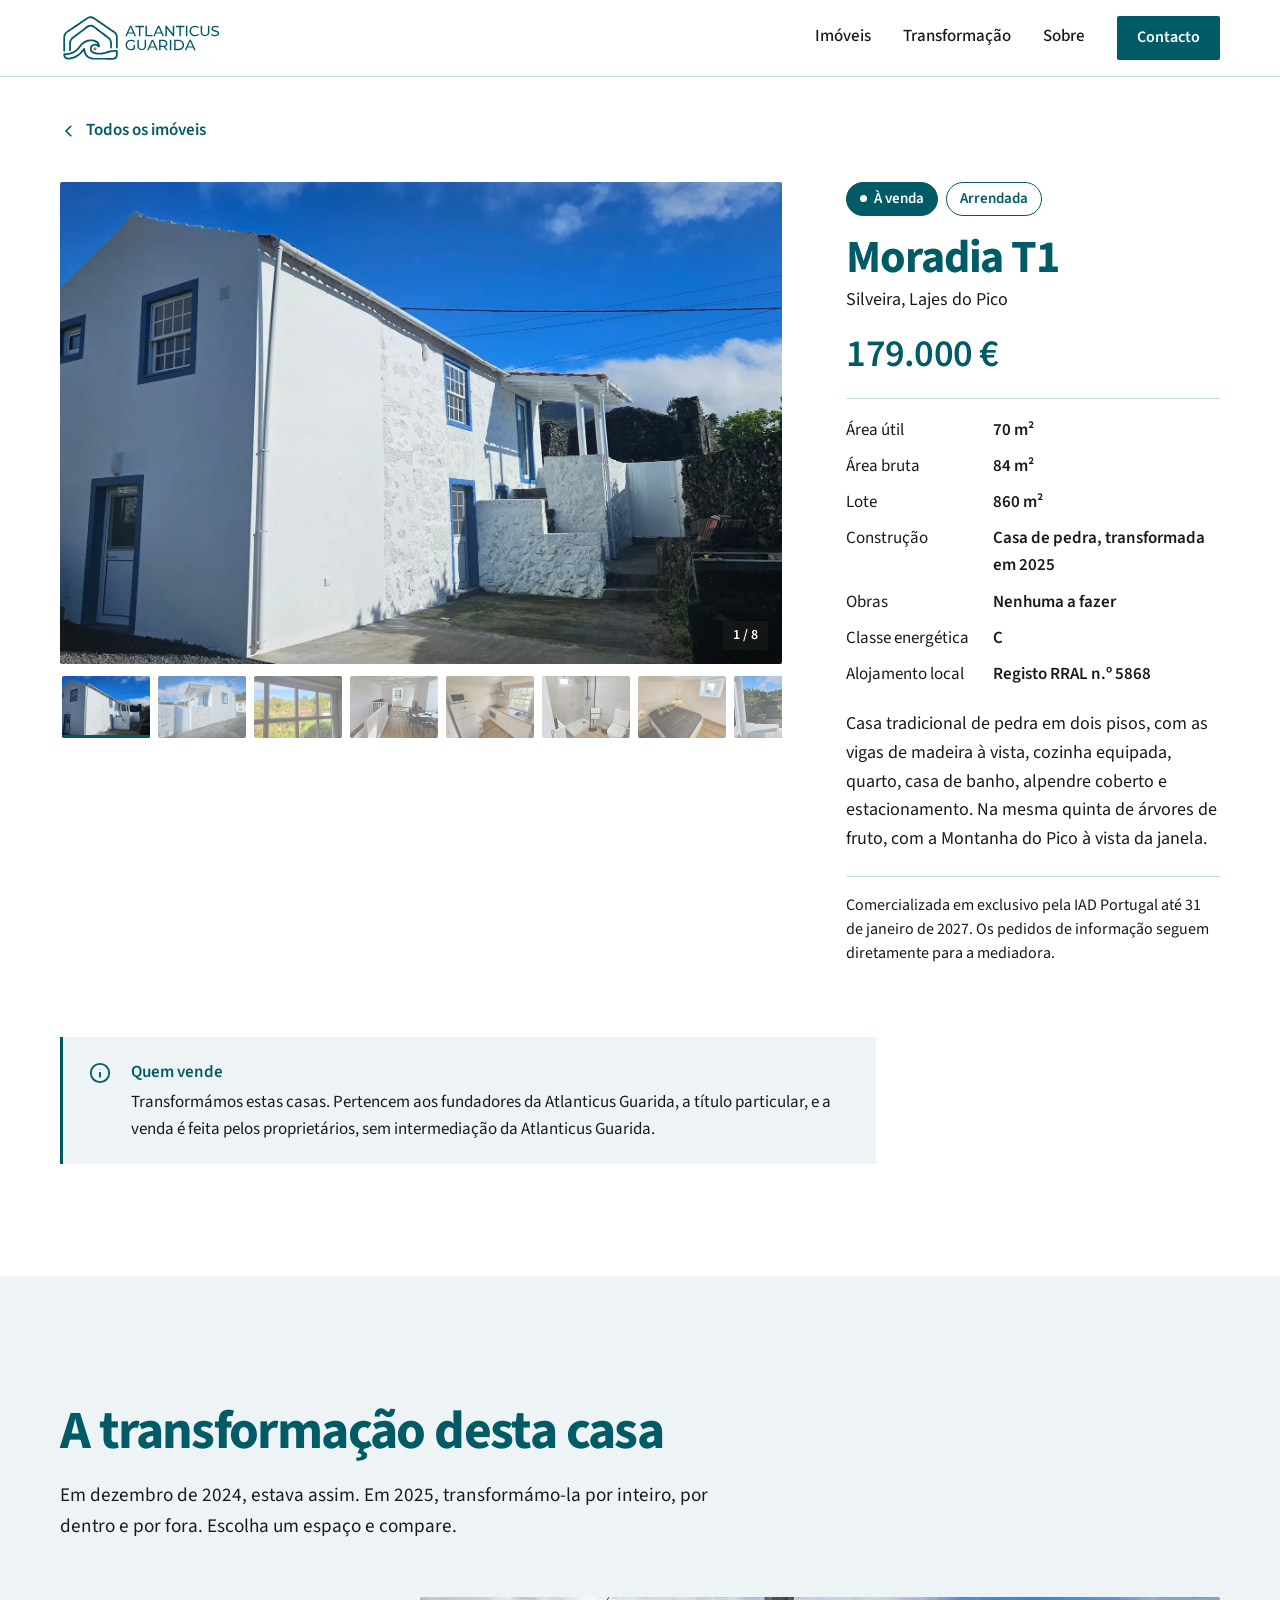
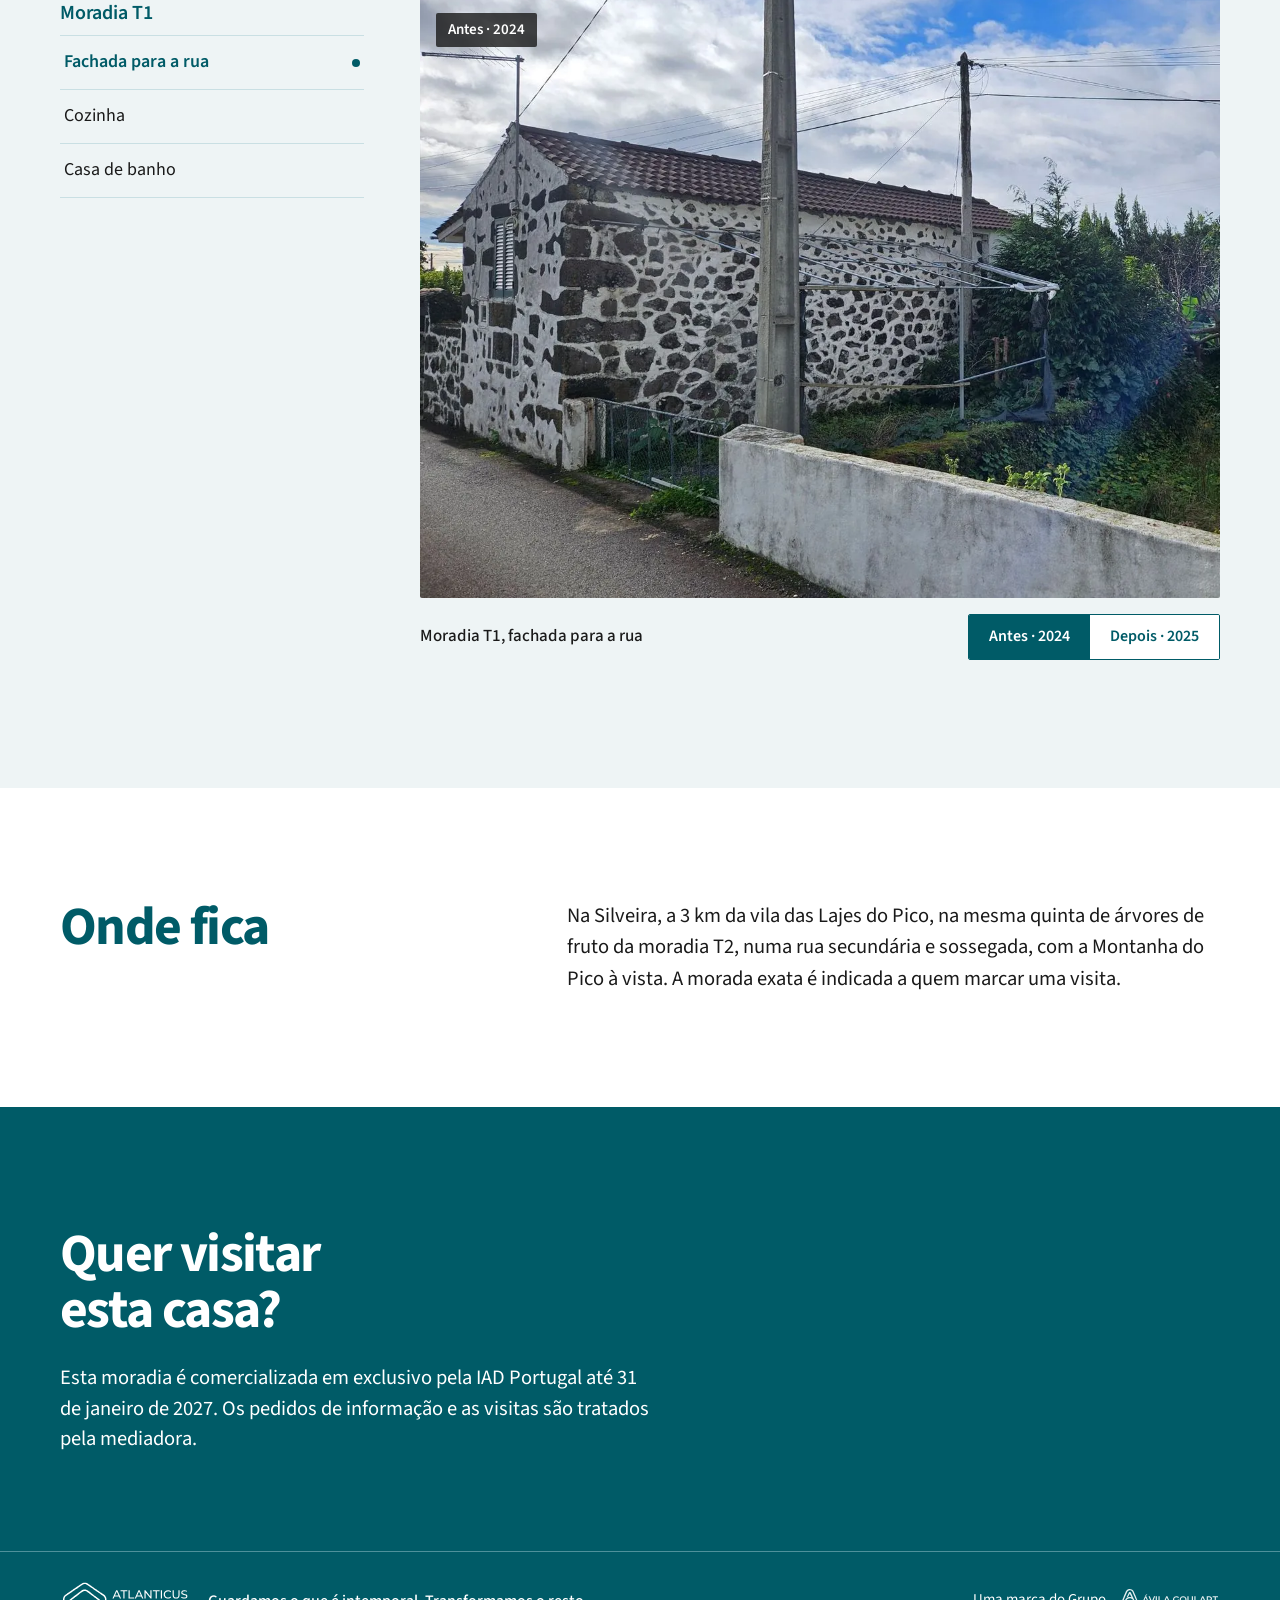
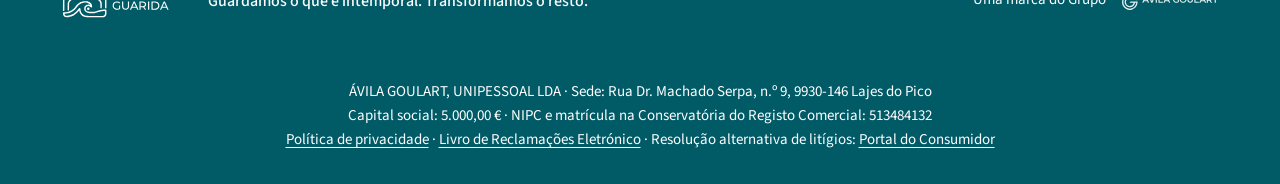
==== t1-silveira/index.html @ e8170781 "Add files via upload" ====
<!doctype html>
<html lang="pt-PT">
<head>
<meta charset="utf-8">
<meta name="viewport" content="width=device-width, initial-scale=1, viewport-fit=cover">
<title>Moradia T1 na Silveira, Lajes do Pico — Atlanticus Guarida</title>
<!-- ATENÇÃO: se o preço mudar, atualize-o também nas duas linhas de descrição abaixo. -->
<meta name="description" content="Casa de pedra transformada por inteiro em 2025, sem obras a fazer, com registo de alojamento local. Arrendada. 179.000 €.">
<link rel="canonical" href="https://atlanticusguarida.pt/t1-silveira/">
<meta property="og:type" content="website">
<meta property="og:locale" content="pt_PT">
<meta property="og:title" content="Moradia T1 na Silveira, Lajes do Pico">
<meta property="og:description" content="Casa de pedra transformada por inteiro em 2025, sem obras a fazer, com registo de alojamento local. Arrendada. 179.000 €.">
<meta property="og:url" content="https://atlanticusguarida.pt/t1-silveira/">
<meta property="og:image" content="https://atlanticusguarida.pt/img/partilha-t1-silveira.jpg">
<meta property="og:image:width" content="1200">
<meta property="og:image:height" content="630">
<meta name="twitter:card" content="summary_large_image">
<link rel="icon" href="../img/favicon.svg" type="image/svg+xml">
<meta name="theme-color" content="#005B67">
<meta name="color-scheme" content="light">
<link rel="stylesheet" href="../estilo.css">
<script>document.documentElement.classList.add('js');window.AG_BASE='../';window.AG_ID='t1';</script>
</head>
<body>
<a class="saltar" href="#casa">Saltar para a moradia</a>
<header class="topo"><div class="wrap">
<a class="logo" href="../" aria-label="Atlanticus Guarida, início"><img src="../img/atlanticusguarida_horizontal_positivo.svg" alt="Atlanticus Guarida" width="162" height="50"></a>
<nav class="nav" aria-label="Principal"><a class="nl" href="../#imoveis">Imóveis</a><a class="nl" href="../#transformacao">Transformação</a><a class="nl" href="../#sobre">Sobre</a><a class="btn btn-s" href="#contacto">Contacto</a></nav>
<details class="menu"><summary aria-label="Abrir o menu"><span class="barras" aria-hidden="true"></span>Menu</summary>
<nav aria-label="Principal (telemóvel)"><a href="../#imoveis">Imóveis</a><a href="../#transformacao">Transformação</a><a href="../#sobre">Sobre</a><a href="#contacto">Contacto</a></nav></details>
</div></header>

<main>
<section id="casa" class="wrap pagina-imovel">
<a class="voltar" href="../#imoveis"><svg width="18" height="18" viewBox="0 0 24 24" fill="none" stroke="currentColor" stroke-width="2.2" aria-hidden="true"><path d="M15 5l-7 7 7 7"/></svg>Todos os imóveis</a>
<div id="ficha-casa"></div>
<div class="condicoes rv" role="note">
<svg width="22" height="22" viewBox="0 0 24 24" fill="none" stroke="#005B67" stroke-width="2" aria-hidden="true"><circle cx="12" cy="12" r="10"/><path d="M12 11v6M12 7.5v.5"/></svg>
<strong>Quem vende</strong>
<span>Transformámos estas casas. Pertencem aos fundadores da Atlanticus Guarida, a título particular, e a venda é feita pelos proprietários, sem intermediação da Atlanticus Guarida.</span>
</div>
</section>

<section id="transformacao" class="reab">
<div class="wrap sec">
<h2 class="h2 rv">A transformação desta casa</h2>
<p class="intro rv">Em dezembro de 2024, estava assim. Em 2025, transformámo-la por inteiro, por dentro e por fora. Escolha um espaço e compare.</p>
<div class="grade rv">
<div class="lista"></div>
<figure class="comparar">
<div class="ecra" role="img" aria-label="">
<picture class="antes-img"><source type="image/webp"><img alt="" width="1200" height="900"></picture>
<picture class="depois"><source type="image/webp"><img alt="" width="1200" height="900"></picture>
<span class="selo" aria-hidden="true">Depois · 2025</span>
</div>
<div class="alternar">
<figcaption></figcaption>
<div class="seg" role="group" aria-label="Momento a mostrar"><button type="button" data-m="antes" aria-pressed="false">Antes · 2024</button><button type="button" data-m="depois" aria-pressed="true">Depois · 2025</button></div>
</div>
</figure>
</div>
</div>
</section>

<section class="wrap onde">
<h2 class="h2 rv">Onde fica</h2>
<p class="rv">Na Silveira, a 3 km da vila das Lajes do Pico, na mesma quinta de árvores de fruto da moradia T2, numa rua secundária e sossegada, com a Montanha do Pico à vista. A morada exata é indicada a quem marcar uma visita.</p>
</section>
</main>

<section id="contacto" class="esc contacto">
<div class="wrap">
<h2 class="h2">Quer visitar esta casa?</h2>
<div id="contacto-casa"></div>
</div>
<footer class="rodape"><div class="wrap">
<div class="ass"><img src="../img/atlanticusguarida_horizontal_negativo.svg" alt="Atlanticus Guarida" width="130" height="40"><span class="slogan">Guardamos o que é intemporal. Transformamos o resto.</span></div>
<div class="end"><span>Uma marca do Grupo</span><a class="grupo" href="https://avilagoulart.pt/" target="_blank" rel="noopener" aria-label="Grupo Ávila Goulart (abre noutra janela)"><img src="../img/avilagoulart_horizontal_negativo.svg" alt="Grupo Ávila Goulart" width="100" height="25"></a></div>
</div><div class="wrap legal"><p>ÁVILA GOULART, UNIPESSOAL LDA · Sede: Rua Dr. Machado Serpa, n.º 9, 9930-146 Lajes do Pico</p><p>Capital social: 5.000,00 € · NIPC e matrícula na Conservatória do Registo Comercial: 513484132</p><p><a href="../privacidade.html">Política de privacidade</a> · <a href="https://www.livroreclamacoes.pt/Inicio/" target="_blank" rel="noopener">Livro de Reclamações Eletrónico</a> · Resolução alternativa de litígios: <a href="https://www.consumidor.gov.pt/" target="_blank" rel="noopener">Portal do Consumidor</a></p></div>
</footer>
</section>

<script src="../dados.js"></script>
<script src="../imoveis.js"></script>
<script>
(function(){
  var im=IMOVEIS.filter(function(i){return i.id===window.AG_ID;})[0];
  var alvo=document.getElementById('ficha-casa'), ct=document.getElementById('contacto-casa');
  if(!im || !im.visivel){
    document.getElementById('casa').innerHTML='<div class="indisponivel"><h1 class="h2">Esta casa já não está disponível.</h1><p>Veja as outras casas da Atlanticus Guarida ou fale connosco.</p><a class="btn" href="../#imoveis">Ver os imóveis</a></div>';
    var t=document.getElementById('transformacao'); t.parentNode.removeChild(t);
    var o=document.querySelector('.onde'); o.parentNode.removeChild(o);
    document.querySelector('#contacto .h2').textContent='Falemos.';
    ct.innerHTML='<p class="lead-c">Respondemos pessoalmente, por email ou por WhatsApp.</p>'+AG.canais(null);
  } else {
    var a=AG.ficha(im,{nivel:'h1',paginaPropria:true}); alvo.appendChild(a); AG.galeria(a,im);
    AG.comparador(document.getElementById('transformacao'),PARES.filter(function(p){return p[0]===im.id;}));
    if(AG.emVigor(im.exclusivo)){
      ct.innerHTML='<p class="lead-c">Esta moradia é comercializada em exclusivo pela '+im.exclusivo.mediadora+' até '+AG.dataPT(im.exclusivo.ate)+'. Os pedidos de informação e as visitas são tratados pela mediadora.</p>'+(im.exclusivo.anuncio?'<div class="acoes" style="margin-top:32px"><a class="btn btn-b" href="'+im.exclusivo.anuncio+'" target="_blank" rel="noopener">Ver o anúncio na '+im.exclusivo.mediadora+'</a></div>':'');
    } else {
      ct.innerHTML='<p class="lead-c">Respondemos pessoalmente, por email ou por WhatsApp, e combinamos uma visita.</p>'+AG.canais(im);
    }
  }
  AG.menu(); AG.revelar();
})();
</script>
</body>
</html>
---- estilo.css ----
@font-face{font-family:'Source Sans 3';font-weight:400;font-display:swap;src:url(fonts/source-sans-3-latin-400-normal.woff2) format('woff2')}
@font-face{font-family:'Source Sans 3';font-weight:500;font-display:swap;src:url(fonts/source-sans-3-latin-500-normal.woff2) format('woff2')}
@font-face{font-family:'Source Sans 3';font-weight:600;font-display:swap;src:url(fonts/source-sans-3-latin-600-normal.woff2) format('woff2')}
@font-face{font-family:'Source Sans 3';font-weight:700;font-display:swap;src:url(fonts/source-sans-3-latin-700-normal.woff2) format('woff2')}
:root{--pet:#005B67;--pet2:#004650;--agua:#9BC7CF;--tinta:#1A1A1A;--nevoa:#EEF4F5;--linha:#C9DFE3;color-scheme:light}
*,*::before,*::after{box-sizing:border-box}
html{scroll-behavior:smooth;scroll-padding-top:calc(84px + env(safe-area-inset-top,0px));-webkit-text-size-adjust:100%}
body{margin:0;font-family:'Source Sans 3',Arial,Helvetica,sans-serif;color:var(--tinta);background:#fff;font-size:19px;line-height:1.6;-webkit-font-smoothing:antialiased}
img{display:block;max-width:100%}
h1,h2,h3,p{margin:0} h1,h2,h3{text-wrap:balance} p{text-wrap:pretty}
a{color:var(--pet)}
a:focus-visible,button:focus-visible,summary:focus-visible,[tabindex]:focus-visible{outline:3px solid var(--pet);outline-offset:3px}
.esc a:focus-visible,.esc button:focus-visible{outline-color:#fff}
.saltar{position:absolute;left:-9999px;top:8px;background:#fff;padding:10px 16px;z-index:60}.saltar:focus{left:16px}
.wrap{max-width:1240px;margin:0 auto;padding:0 40px}
@media (max-width:640px){.wrap{padding:0 22px}body{font-size:18px}}
.h2{font-size:clamp(34px,4.2vw,60px);line-height:1.04;letter-spacing:-.03em;font-weight:700;color:var(--pet)}
.intro{margin-top:20px;max-width:34em;font-size:clamp(19px,1.5vw,21px)}

/* cabeçalho */
.topo{position:sticky;top:0;z-index:30;padding-top:env(safe-area-inset-top,0px);background:rgba(255,255,255,.92);-webkit-backdrop-filter:saturate(1.4) blur(12px);backdrop-filter:saturate(1.4) blur(12px);border-bottom:1px solid var(--linha)}
.topo .wrap{height:76px;display:flex;align-items:center;justify-content:space-between;gap:20px}
.topo .logo img{height:50px;width:auto}
.nav{display:flex;align-items:center;gap:32px;font-size:17px;font-weight:500}
.nl{color:var(--tinta);text-decoration:none;background:linear-gradient(var(--pet),var(--pet)) 0 100%/0 2px no-repeat;transition:background-size .3s ease;padding-bottom:3px}
.nl:hover{background-size:100% 2px;color:var(--tinta)}
.btn{display:inline-flex;align-items:center;justify-content:center;min-height:52px;padding:0 26px;background:var(--pet);color:#fff;text-decoration:none;font-weight:600;font-size:18px;border-radius:2px;border:0;cursor:pointer;font-family:inherit;transition:background-color .25s ease,transform .25s ease}
.btn:hover{background:var(--pet2);color:#fff;transform:translateY(-2px)}
.btn-s{min-height:44px;padding:0 20px;font-size:16px}
.btn-b{background:#fff;color:var(--pet)}.btn-b:hover{background:var(--nevoa);color:var(--pet)}
.lk{font-weight:600;color:var(--pet);text-decoration:underline;text-underline-offset:6px;text-decoration-thickness:1px}
.menu{display:none;position:relative}
.menu summary{list-style:none;cursor:pointer;min-height:44px;display:flex;align-items:center;gap:10px;font-weight:600;font-size:17px;color:var(--pet);padding:0 4px}
.menu summary::-webkit-details-marker{display:none}
.menu .barras{width:22px;height:14px;display:inline-block;background:linear-gradient(var(--pet),var(--pet)) 0 0/100% 2px no-repeat,linear-gradient(var(--pet),var(--pet)) 0 6px/100% 2px no-repeat,linear-gradient(var(--pet),var(--pet)) 0 12px/100% 2px no-repeat}
.menu[open] .barras{background:linear-gradient(var(--pet),var(--pet)) 0 6px/100% 2px no-repeat}
.menu nav{position:absolute;right:0;top:54px;background:#fff;border:1px solid var(--linha);border-radius:2px;padding:12px;display:flex;flex-direction:column;min-width:230px}
.menu nav a{padding:12px 14px;color:var(--tinta);text-decoration:none;font-weight:500}
.menu nav a:hover{background:var(--nevoa)}
@media (max-width:860px){.nav{display:none}.menu{display:block}.topo .logo img{height:42px}}

/* abertura */
.abertura{display:grid;grid-template-columns:minmax(0,1.15fr) minmax(0,.85fr);gap:24px 56px;align-items:end;padding-top:80px;padding-bottom:56px}
@media (max-width:900px){.abertura{grid-template-columns:1fr;padding-top:52px;padding-bottom:40px}}
.abertura h1{font-size:clamp(46px,7vw,108px);line-height:.98;letter-spacing:-.035em;font-weight:700;color:var(--pet)}
.abertura h1 span{display:block}
.abertura .lema{font-size:clamp(23px,2vw,28px);line-height:1.3;font-weight:600;color:var(--pet);letter-spacing:-.01em;max-width:17em;margin-bottom:16px}
.abertura .lema span{display:block}
.abertura .lead{font-size:clamp(19px,1.6vw,22px);line-height:1.5;max-width:22em}
.abertura .btn{margin-top:28px}
.hero{margin:0;overflow:hidden;background:var(--nevoa)}
.hero img{width:100%;height:auto;aspect-ratio:2000/857;object-fit:cover;max-height:78vh}
@keyframes subir{from{opacity:0;transform:translateY(28px)}to{opacity:1;transform:none}}
@keyframes assentar{from{transform:scale(1.09)}to{transform:scale(1)}}
@keyframes abrir{from{clip-path:inset(18% 0 0 0)}to{clip-path:inset(0 0 0 0)}}
.hl{opacity:0;animation:subir .9s cubic-bezier(.2,.7,.2,1) forwards}
.d1{animation-delay:.1s}.d2{animation-delay:.28s}.d3{animation-delay:.55s}.d4{animation-delay:.75s}
.hero{animation:abrir 1.4s cubic-bezier(.6,0,.2,1) .3s both}
.hero img{animation:assentar 2.6s cubic-bezier(.2,.7,.2,1) .3s both}

/* imóveis */
.sec{padding-top:128px;padding-bottom:128px}
.condicoes{margin-top:40px;display:grid;grid-template-columns:auto minmax(0,1fr);gap:4px 20px;max-width:48em;padding:22px 26px;border-left:3px solid var(--pet);background:var(--nevoa);font-size:17px;line-height:1.55}
.condicoes svg{grid-row:span 2;margin-top:3px}
.condicoes strong{font-weight:600;color:var(--pet)}
.gestao{padding-top:0}
.imovel{margin-top:96px;display:grid;grid-template-columns:minmax(0,1.45fr) minmax(0,.75fr);gap:36px 64px;align-items:start}
.imovel+.imovel{padding-top:96px;border-top:1px solid var(--linha)}
@media (max-width:960px){.imovel{grid-template-columns:1fr;margin-top:64px}.imovel+.imovel{padding-top:64px}}
.galeria,.ficha{min-width:0}
.ficha{position:sticky;top:112px}
@media (max-width:960px){.ficha{position:static}}
.estado{display:flex;flex-wrap:wrap;gap:8px}
.chip{display:inline-flex;align-items:center;gap:7px;padding:4px 13px;border-radius:999px;font-size:15px;font-weight:600;border:1px solid var(--pet);color:var(--pet)}
.chip.cheio{background:var(--pet);color:#fff}
.chip.cheio::before{content:"";width:7px;height:7px;border-radius:50%;background:#fff}
.ficha h3{margin-top:18px;font-size:clamp(30px,2.8vw,40px);line-height:1.1;font-weight:700;color:var(--pet);letter-spacing:-.02em}
.ficha .loc{margin-top:4px;font-size:18px}
.preco{margin-top:20px;font-size:clamp(32px,3vw,42px);font-weight:600;color:var(--pet);letter-spacing:-.02em;line-height:1}
.dados{margin:24px 0 0;display:grid;grid-template-columns:auto 1fr;gap:9px 24px;font-size:17px;border-top:1px solid var(--linha);padding-top:18px}
.dados dt{color:var(--tinta)} .dados dd{margin:0;font-weight:600}
.ficha .desc{margin-top:22px;font-size:18px}
.acoes{margin-top:28px;display:flex;flex-wrap:wrap;gap:14px 24px;align-items:center}
.mediacao{margin-top:22px;font-size:16px;line-height:1.5;padding-top:16px;border-top:1px solid var(--linha)}

/* galeria */
.palco{position:relative;aspect-ratio:3/2;background:var(--nevoa);border-radius:2px;overflow:hidden;touch-action:pan-y}
.palco picture{position:absolute;inset:0;transition:opacity .55s ease}
.palco img{width:100%;height:100%;object-fit:contain}
.palco picture.sai{opacity:0}
.seta{position:absolute;top:50%;transform:translateY(-50%);width:48px;height:48px;border-radius:50%;border:0;background:rgba(255,255,255,.9);color:var(--pet);display:grid;place-items:center;cursor:pointer;opacity:0;transition:opacity .25s ease,background-color .2s}
.seta:hover{background:#fff}
.seta.ant{left:14px}.seta.prox{right:14px}
.palco:hover .seta,.seta:focus-visible{opacity:1}
@media (hover:none){.seta{opacity:1;width:42px;height:42px}}
.conta{position:absolute;right:14px;bottom:14px;background:rgba(26,26,26,.72);color:#fff;font-size:14px;font-weight:600;padding:3px 10px;border-radius:2px;font-variant-numeric:tabular-nums}
.tira{margin-top:10px;display:flex;gap:8px;overflow-x:auto;padding:2px 2px 6px;scrollbar-width:thin}
.th{flex:0 0 auto;width:88px;height:62px;padding:0;border:0;border-radius:2px;background:var(--nevoa);cursor:pointer;overflow:hidden;opacity:.6;transition:opacity .2s;position:relative}
.th img{width:100%;height:100%;object-fit:cover}
.th::after{content:"";position:absolute;left:0;right:0;bottom:0;height:3px;background:var(--pet);transform:scaleX(0);transition:transform .3s ease}
.th:hover{opacity:1}.th[aria-current="true"]{opacity:1}.th[aria-current="true"]::after{transform:scaleX(1)}

/* reabilitação */
.reab{background:var(--nevoa)}
.reab .grade>*{min-width:0}
.reab .grade{margin-top:56px;display:grid;grid-template-columns:minmax(0,.55fr) minmax(0,1.45fr);gap:32px 56px;align-items:start}
@media (max-width:960px){.reab .grade{grid-template-columns:1fr}}
.lista{display:flex;flex-direction:column;gap:28px}
.lista h3{font-size:20px;font-weight:600;color:var(--pet);margin-bottom:6px}
.lista ul{list-style:none;margin:0;padding:0;border-top:1px solid var(--linha)}
.lista button{width:100%;text-align:left;font:inherit;font-size:18px;background:none;border:0;border-bottom:1px solid var(--linha);padding:12px 4px;cursor:pointer;color:var(--tinta);display:flex;justify-content:space-between;align-items:center;gap:12px}
.lista button::after{content:"";width:8px;height:8px;border-radius:50%;background:var(--pet);transform:scale(0);transition:transform .25s ease}
.lista button:hover{color:var(--pet)}
.lista button[aria-pressed="true"]{color:var(--pet);font-weight:600}
.lista button[aria-pressed="true"]::after{transform:scale(1)}
@media (max-width:960px){.lista{flex-direction:row;overflow-x:auto;gap:20px;order:2}.lista>div{flex:0 0 auto;min-width:220px}}
.comparar{margin:0}
.ecra{position:relative;aspect-ratio:4/3;border-radius:2px;overflow:hidden;background:#dfe9eb;cursor:pointer}
.ecra picture{position:absolute;inset:0}
.ecra img{width:100%;height:100%;object-fit:cover}
.ecra .depois{transition:opacity 1.1s cubic-bezier(.4,0,.2,1)}
.ecra.antes .depois{opacity:0}
.ecra.troca .depois,.ecra.troca .antes-img{transition:none}
.selo{position:absolute;left:16px;top:16px;background:var(--pet);color:#fff;font-size:15px;font-weight:600;padding:5px 12px;border-radius:2px;transition:background-color .4s}
.ecra.antes .selo{background:rgba(26,26,26,.8)}
.alternar{margin-top:16px;display:flex;flex-wrap:wrap;align-items:center;justify-content:space-between;gap:12px 20px}
.seg{display:inline-flex;border:1px solid var(--pet);border-radius:2px;overflow:hidden}
.seg button{font:inherit;font-size:16px;font-weight:600;min-height:44px;padding:0 20px;border:0;background:#fff;color:var(--pet);cursor:pointer}
.seg button[aria-pressed="true"]{background:var(--pet);color:#fff}
.comparar figcaption{font-size:17px;font-weight:500}

/* sobre */
.sobre{display:grid;grid-template-columns:minmax(0,.8fr) minmax(0,1.2fr);gap:24px 72px;align-items:start}
@media (max-width:860px){.sobre{grid-template-columns:1fr}}
.sobre p{font-size:clamp(19px,1.6vw,22px);line-height:1.55;max-width:32em}
.sobre p+p{margin-top:20px}

/* contacto e rodapé */
.esc{background:var(--pet);color:#fff}
.contacto .wrap{padding-top:120px;padding-bottom:96px}
.contacto .h2{color:#fff}
.contacto .h2{max-width:16ch}
.lead-c{margin-top:24px;max-width:30em;font-size:clamp(19px,1.6vw,22px);line-height:1.5}
.canais-grid{margin-top:36px;display:grid;grid-template-columns:repeat(2,minmax(0,200px));gap:12px}
@media (max-width:480px){.canais-grid{grid-template-columns:repeat(2,minmax(0,1fr))}}
.canal{display:flex;align-items:center;gap:14px;padding:14px 16px;border:1px solid rgba(255,255,255,.28);border-radius:3px;color:#fff;text-decoration:none;transition:background-color .3s ease,border-color .3s ease}
.canal .ic{flex:none;width:38px;height:38px;border-radius:50%;background:rgba(255,255,255,.12);display:flex;align-items:center;justify-content:center;transition:background-color .3s ease,color .3s ease}
.canal b{display:block;font-size:16px;font-weight:600;line-height:1.3}
.canal:hover,.canal:focus-visible{background:rgba(255,255,255,.07);border-color:#fff;color:#fff}
.canal:hover .ic,.canal:focus-visible .ic{background:#fff;color:var(--pet)}
.contacto .nota{margin-top:24px;max-width:36em;font-size:17px}
.rodape{border-top:1px solid rgba(155,199,207,.5)}
.rodape .wrap{display:flex;flex-wrap:wrap;align-items:center;justify-content:space-between;gap:20px 32px;padding-top:28px;padding-bottom:32px;font-size:15px}
.rodape .ass{display:flex;align-items:center;gap:18px;flex-wrap:wrap}
.rodape .slogan{font-weight:500;font-size:16px;position:relative;top:2px;text-wrap:balance}
.rodape .end{display:flex;flex-wrap:wrap;align-items:center;gap:14px}
.rodape .grupo{display:inline-flex;opacity:.9;transition:opacity .2s}.rodape .grupo:hover{opacity:1}
.legal{padding-bottom:calc(28px + env(safe-area-inset-bottom,0px));font-size:13px;line-height:1.6;color:#fff;display:block!important;text-align:center}
.legal p{margin:0}
@media (max-width:640px){.rodape .wrap{justify-content:center}.rodape .ass,.rodape .end{justify-content:center;width:100%;text-align:center}}
.legal a{color:#fff;text-underline-offset:3px}

/* revelação ao percorrer */
.js .rv{opacity:0;transform:translateY(24px);transition:opacity .8s ease,transform .8s cubic-bezier(.2,.7,.2,1)}
.js .rv.ver{opacity:1;transform:none}
@media (prefers-reduced-motion:reduce){
  html{scroll-behavior:auto}
  .hl,.hero,.hero img{animation:none!important;opacity:1!important;transform:none!important;clip-path:none!important}
  .js .rv{opacity:1!important;transform:none!important;transition:none!important}
  .palco picture,.ecra .depois,.btn,.th::after{transition:none!important}
}

/* ligação para a página da moradia (página inicial) */
.lk-pagina{font-weight:600;color:var(--pet);text-decoration:underline;text-underline-offset:6px;text-decoration-thickness:1px}

/* página individual de imóvel */
.pagina-imovel{padding-top:40px;padding-bottom:112px}
.voltar{display:inline-flex;align-items:center;gap:8px;font-size:17px;font-weight:600;color:var(--pet);text-decoration:none}
.voltar svg{transition:transform .3s ease}
.voltar:hover svg{transform:translateX(-4px)}
.pagina-imovel .imovel{margin-top:32px}
.pagina-imovel .ficha h1{margin-top:18px;font-size:clamp(36px,3.6vw,52px);line-height:1.05;font-weight:700;color:var(--pet);letter-spacing:-.025em}
.pagina-imovel .condicoes{margin-top:72px}
.onde{display:grid;grid-template-columns:minmax(0,.8fr) minmax(0,1.2fr);gap:24px 72px;align-items:start;padding-top:112px;padding-bottom:112px}
@media (max-width:860px){.onde{grid-template-columns:1fr}}
.onde p{font-size:clamp(19px,1.6vw,22px);line-height:1.55;max-width:32em}
.indisponivel{padding:96px 0 128px}
.indisponivel p{margin-top:20px;font-size:20px;max-width:30em}
.indisponivel .btn{margin-top:32px}
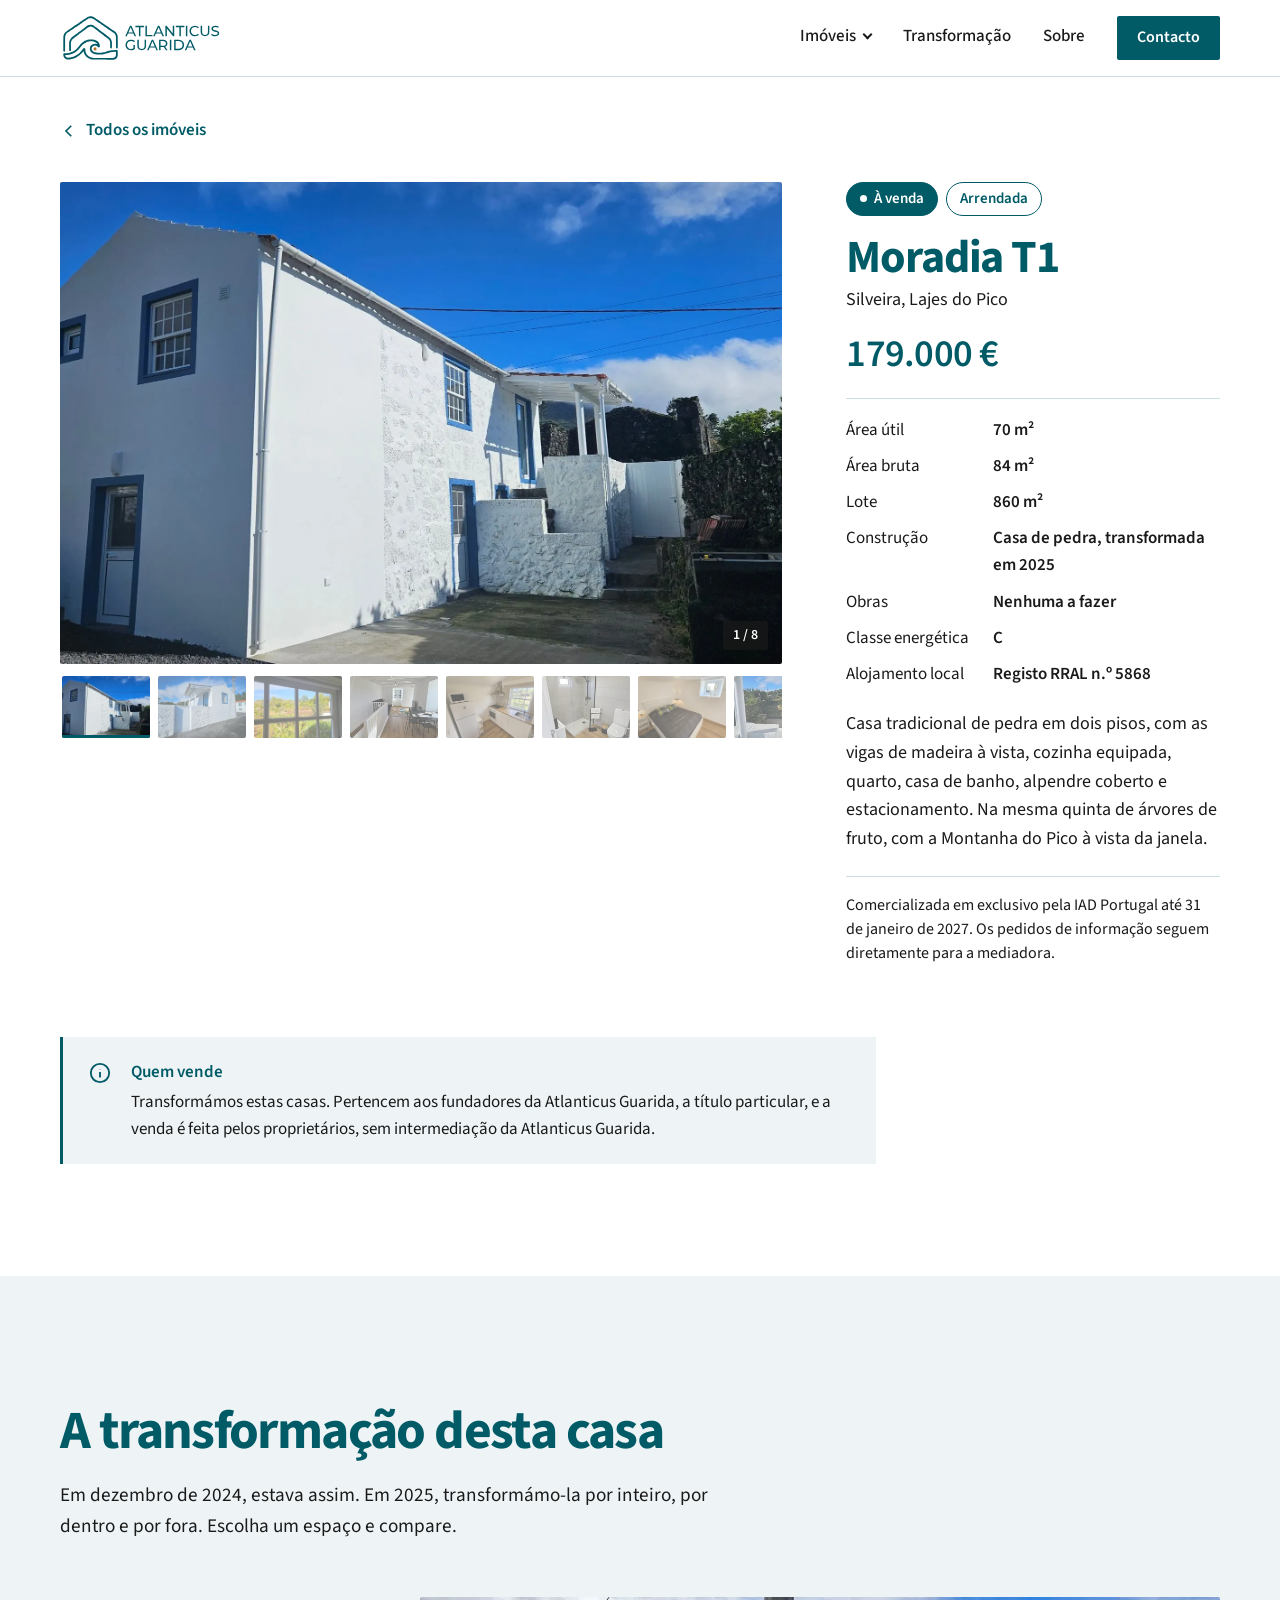
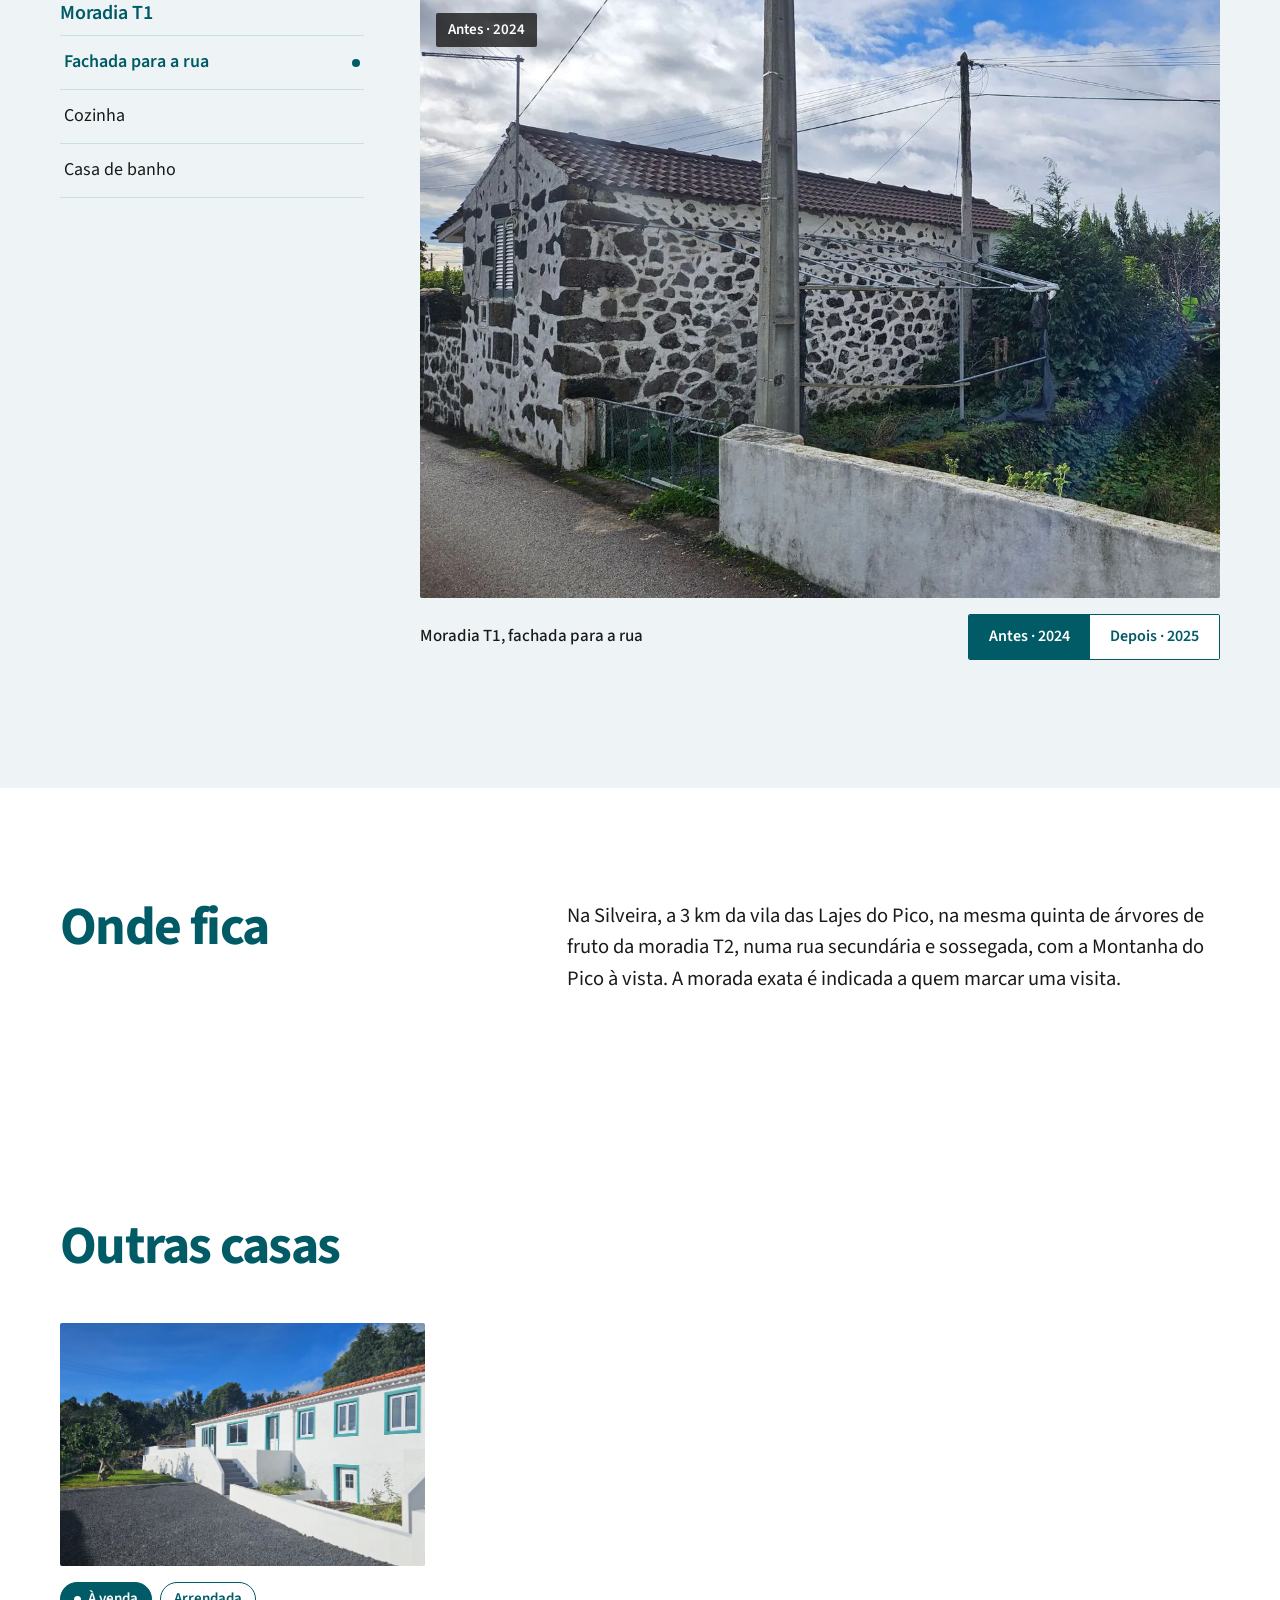
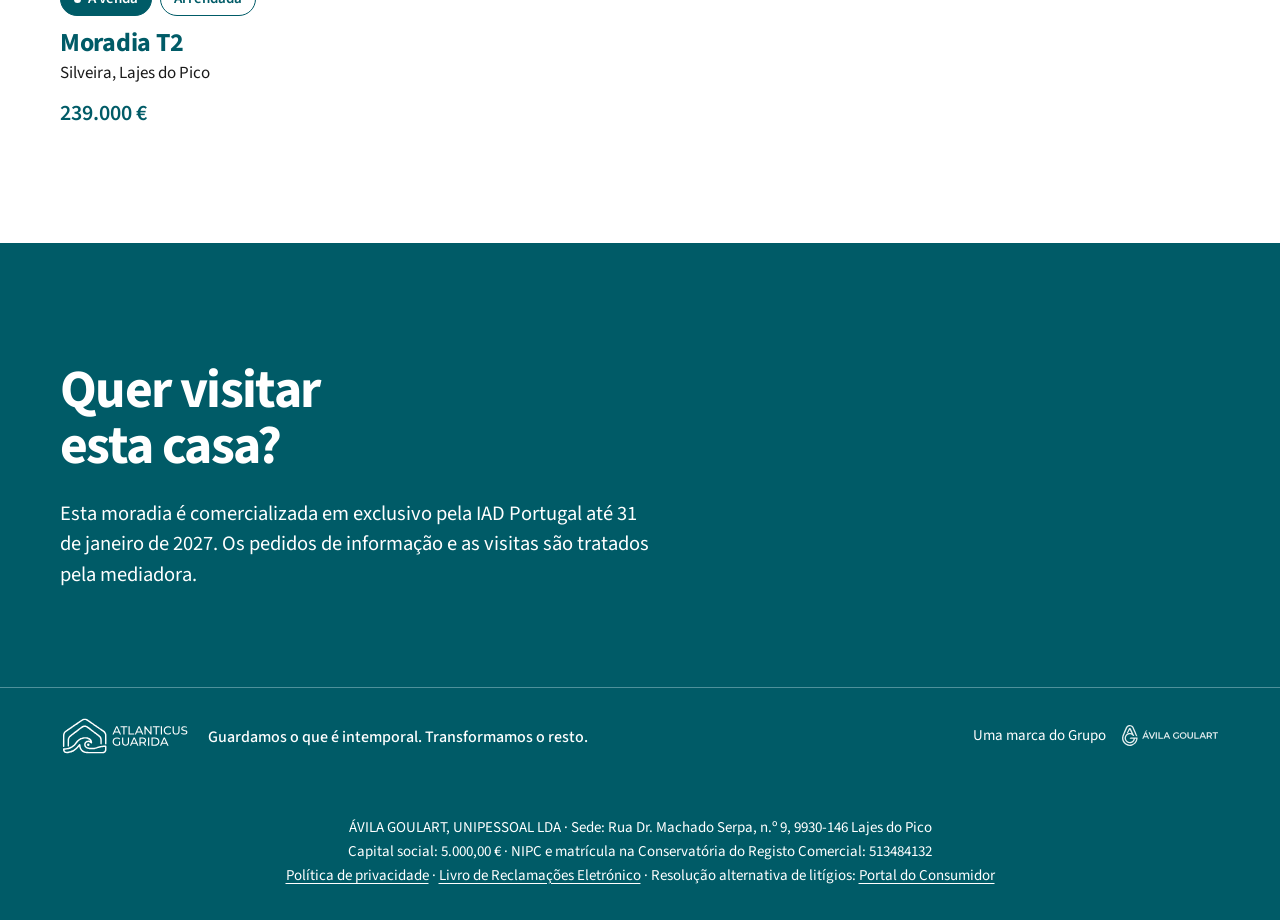
==== commit 0f1a4dad: "Add files via upload" ====
--- a/t1-silveira/index.html
+++ b/t1-silveira/index.html
@@ -67,6 +67,10 @@
 <h2 class="h2 rv">Onde fica</h2>
 <p class="rv">Na Silveira, a 3 km da vila das Lajes do Pico, na mesma quinta de árvores de fruto da moradia T2, numa rua secundária e sossegada, com a Montanha do Pico à vista. A morada exata é indicada a quem marcar uma visita.</p>
 </section>
+<section id="outras" class="wrap outras-sec" hidden>
+<h2 class="h2 rv">Outras casas</h2>
+<div class="outras"></div>
+</section>
 </main>
 
 <section id="contacto" class="esc contacto">
@@ -102,6 +106,7 @@
       ct.innerHTML='<p class="lead-c">Respondemos pessoalmente, por email ou por WhatsApp, e combinamos uma visita.</p>'+AG.canais(im);
     }
   }
+  AG.navImoveis(window.AG_ID); AG.outras(window.AG_ID,document.getElementById('outras'));
   AG.menu(); AG.revelar();
 })();
 </script>
--- a/estilo.css
+++ b/estilo.css
@@ -187,3 +187,33 @@
 .indisponivel{padding:96px 0 128px}
 .indisponivel p{margin-top:20px;font-size:20px;max-width:30em}
 .indisponivel .btn{margin-top:32px}
+
+/* submenu de imóveis */
+.nav .sub{position:relative}
+.nav .sub summary{list-style:none;cursor:pointer;display:flex;align-items:center;gap:8px}
+.nav .sub summary::-webkit-details-marker{display:none}
+.nav .sub summary::after{content:"";width:7px;height:7px;border-right:2px solid currentColor;border-bottom:2px solid currentColor;transform:translateY(-2px) rotate(45deg);transition:transform .2s ease}
+.nav .sub[open] summary::after{transform:translateY(2px) rotate(-135deg)}
+.subm{position:absolute;top:calc(100% + 16px);left:-18px;background:#fff;border:1px solid var(--linha);border-radius:2px;padding:10px;min-width:300px;display:flex;flex-direction:column;box-shadow:0 12px 32px rgba(0,40,46,.12);z-index:40}
+.subm a{display:block;padding:12px 14px;color:var(--tinta);text-decoration:none;border-radius:2px}
+.subm a b{display:block;font-weight:600;color:var(--pet);font-size:17px}
+.subm a span{display:block;font-size:15px;font-weight:400;margin-top:2px}
+.subm a:hover,.subm a[aria-current]{background:var(--nevoa)}
+.subm a.todos{margin-top:6px;border-top:1px solid var(--linha);border-radius:0}
+.menu .m-grupo{margin:0;padding:12px 14px 4px;font-size:inherit;font-weight:500;color:var(--tinta)}
+.menu nav a.m-sub{padding:8px 14px 8px 28px;font-size:15px}
+.menu nav a[aria-current]{background:var(--nevoa)}
+
+/* outras casas */
+.outras-sec{padding-top:112px;padding-bottom:112px}
+.outras{margin-top:48px;display:grid;grid-template-columns:repeat(auto-fill,minmax(280px,1fr));gap:40px 32px}
+.cartao{display:block;color:var(--tinta);text-decoration:none}
+.cfoto{aspect-ratio:3/2;overflow:hidden;border-radius:2px;background:var(--nevoa);margin-bottom:16px}
+.cfoto img{width:100%;height:100%;object-fit:cover;transition:transform .8s cubic-bezier(.2,.7,.2,1)}
+.cartao:hover .cfoto img{transform:scale(1.04)}
+.cartao h3{margin-top:12px;font-size:26px;line-height:1.15;font-weight:700;color:var(--pet);letter-spacing:-.01em}
+.cartao h3{text-decoration:underline;text-decoration-color:transparent;text-underline-offset:5px;text-decoration-thickness:2px;transition:text-decoration-color .3s ease}
+.cartao:hover h3,.cartao:focus-visible h3{text-decoration-color:var(--pet)}
+.cartao .loc{margin-top:2px;font-size:17px}
+.cpreco{margin-top:8px;font-size:22px;font-weight:600;color:var(--pet)}
+@media (max-width:860px){.subm{left:auto;right:-18px}}
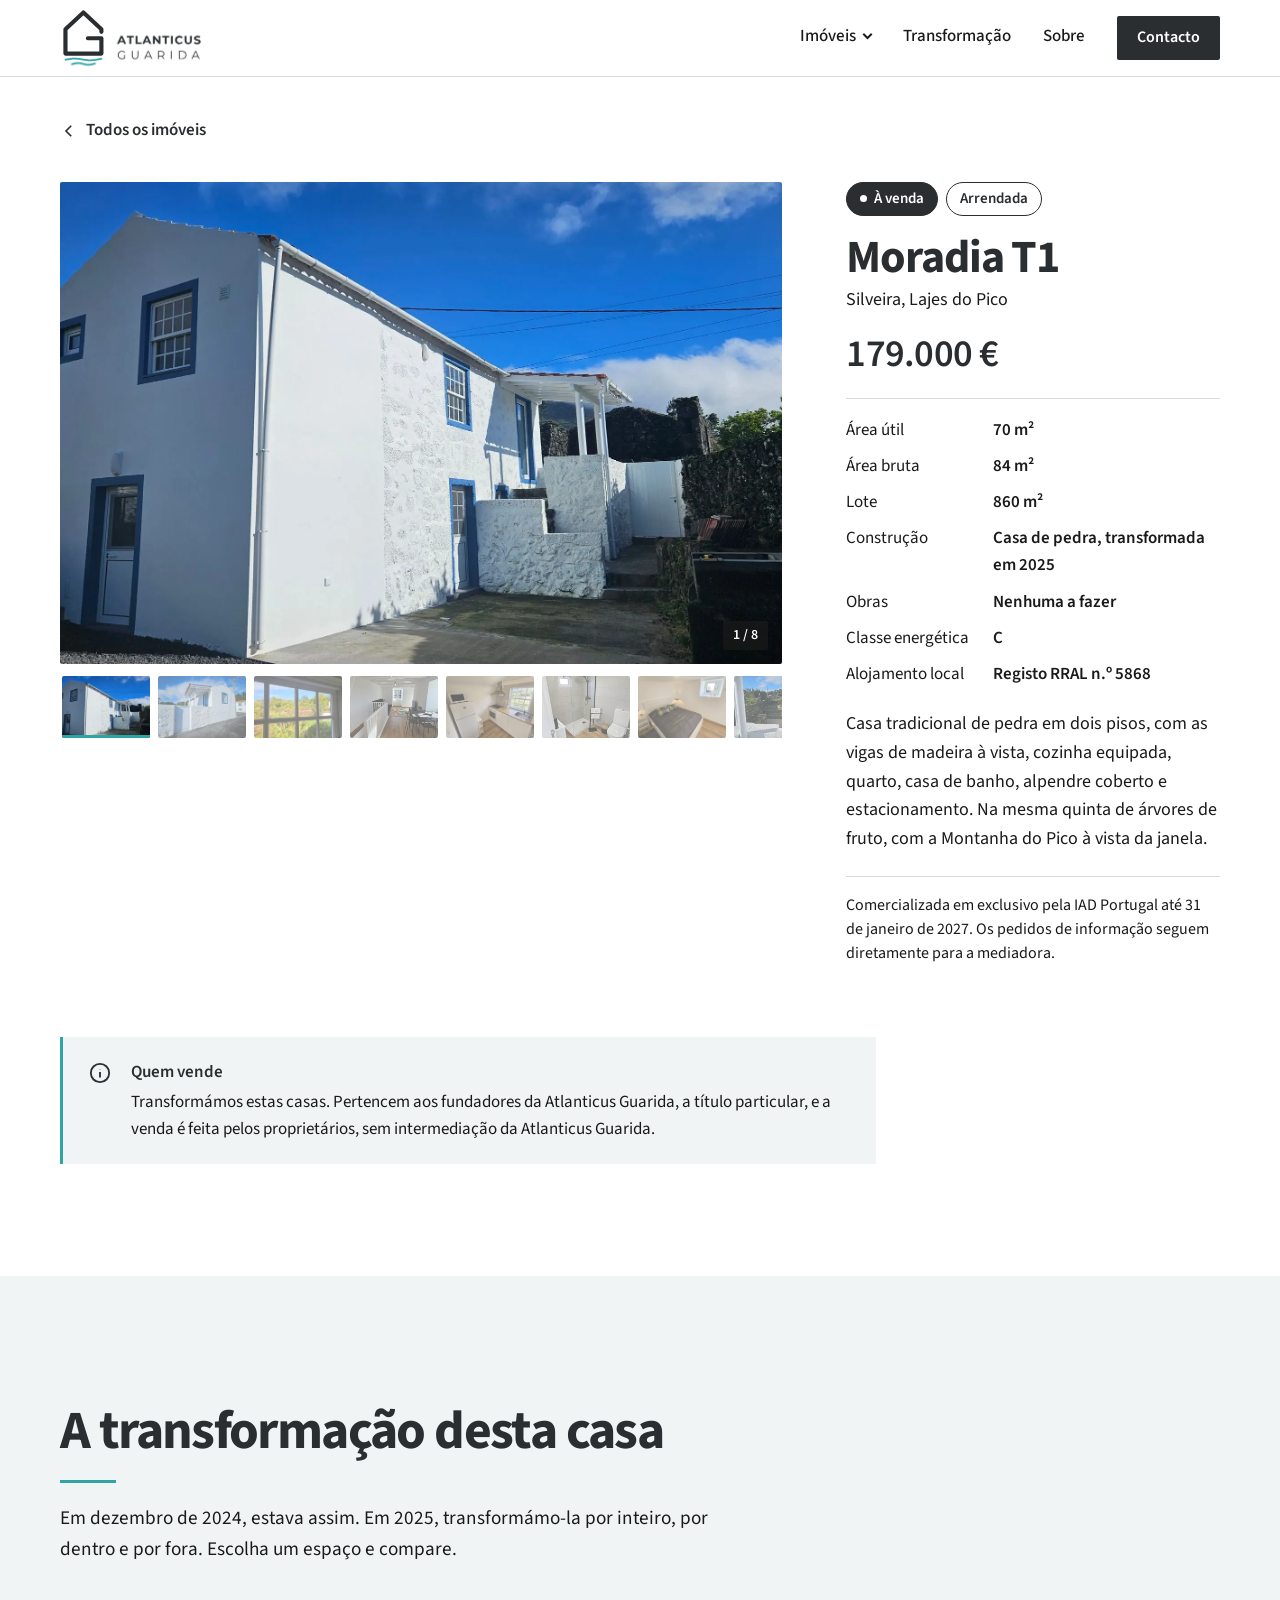
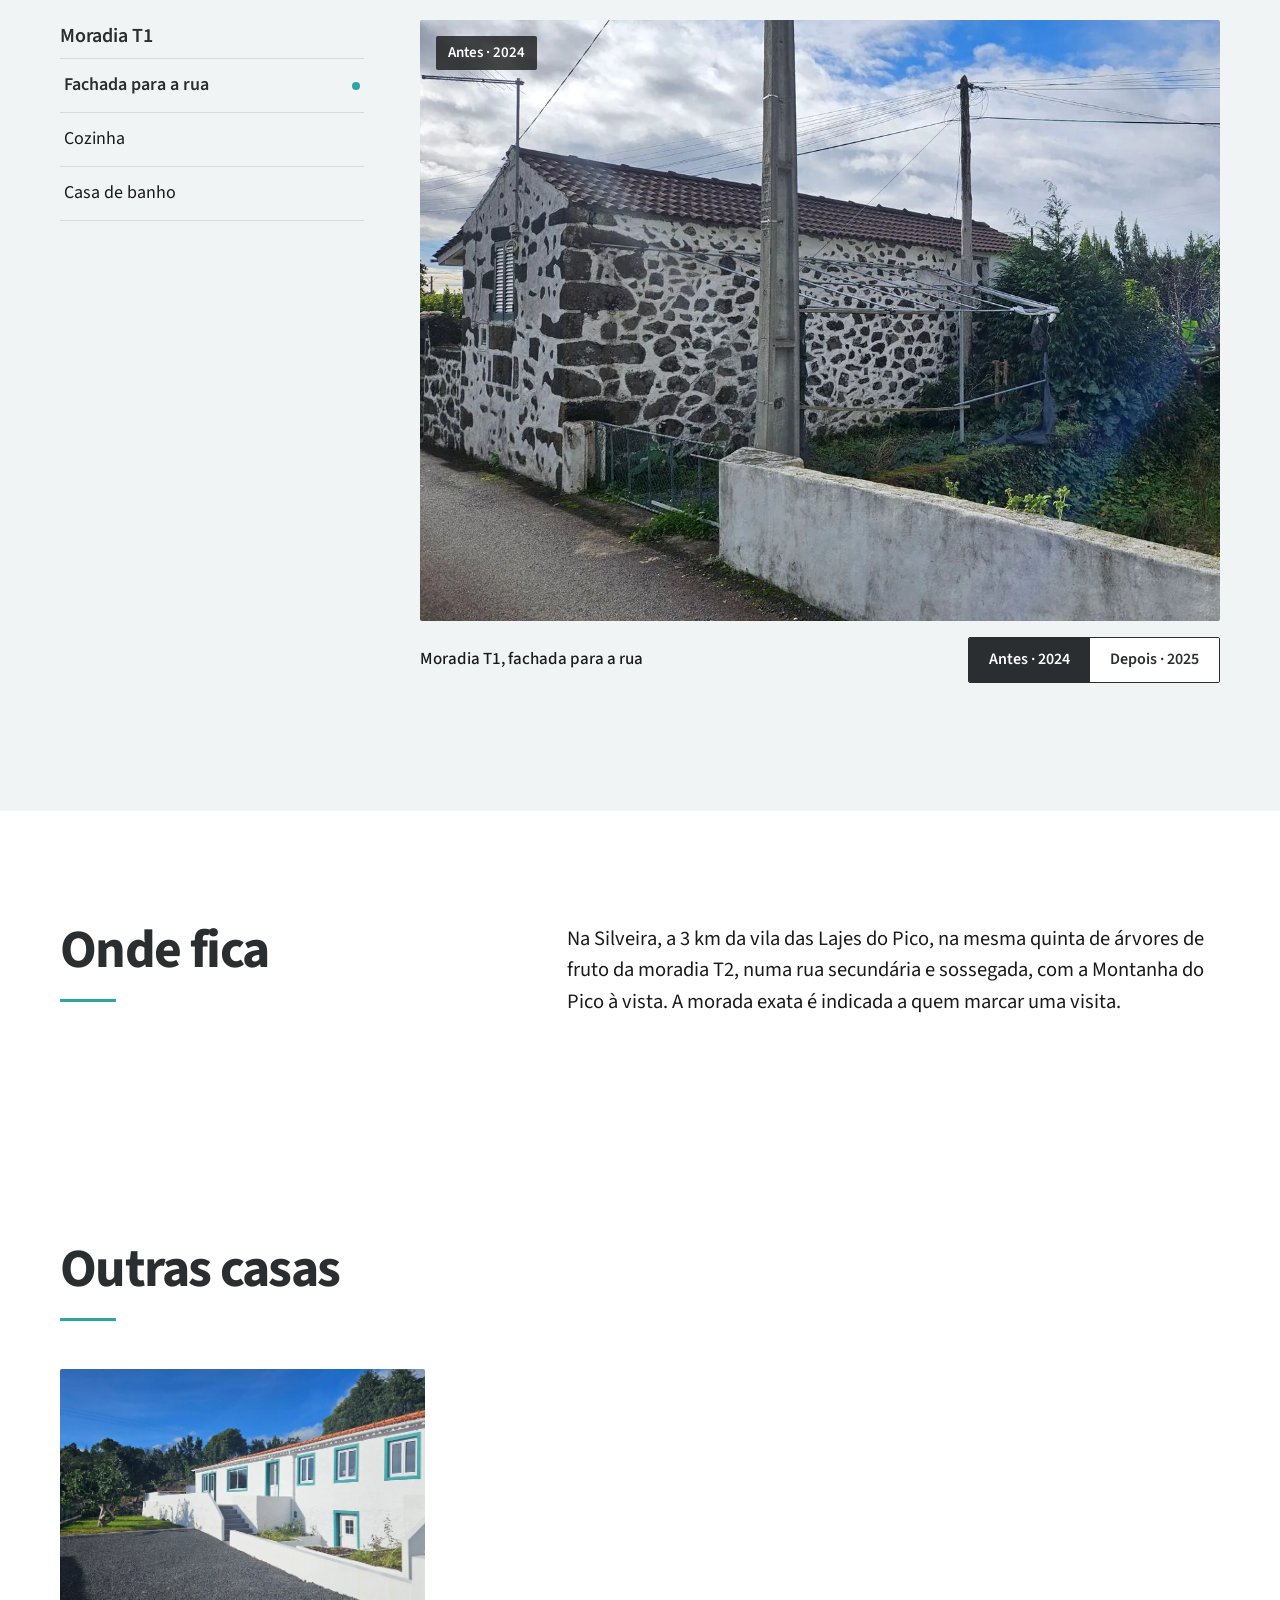
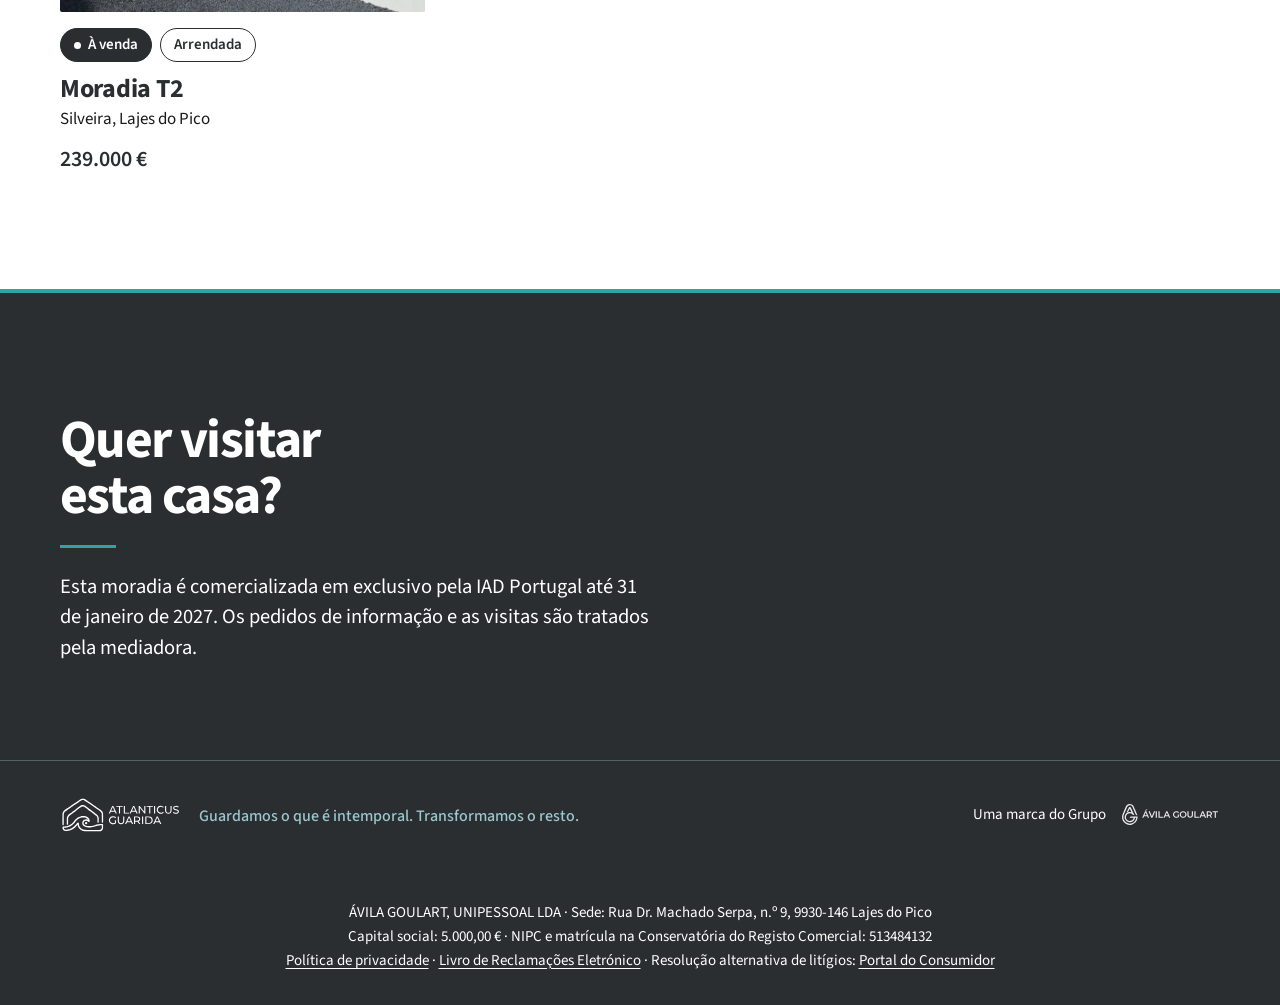
==== commit aba01c0d: "Add files via upload" ====
--- a/t1-silveira/index.html
+++ b/t1-silveira/index.html
@@ -17,15 +17,15 @@
 <meta property="og:image:height" content="630">
 <meta name="twitter:card" content="summary_large_image">
 <link rel="icon" href="../img/favicon.svg" type="image/svg+xml">
-<meta name="theme-color" content="#005B67">
+<meta name="theme-color" content="#2A2E30">
 <meta name="color-scheme" content="light">
 <link rel="stylesheet" href="../estilo.css">
-<script>document.documentElement.classList.add('js');window.AG_BASE='../';window.AG_ID='t1';</script>
+<script>document.documentElement.classList.add('js');if(!(window.matchMedia&&matchMedia('(prefers-reduced-motion: reduce)').matches))document.documentElement.classList.add('escreve-titulo');window.AG_BASE='../';window.AG_ID='t1';</script>
 </head>
 <body>
 <a class="saltar" href="#casa">Saltar para a moradia</a>
 <header class="topo"><div class="wrap">
-<a class="logo" href="../" aria-label="Atlanticus Guarida, início"><img src="../img/atlanticusguarida_horizontal_positivo.svg" alt="Atlanticus Guarida" width="162" height="50"></a>
+<a class="logo" href="../" aria-label="Atlanticus Guarida, início"><svg xmlns="http://www.w3.org/2000/svg" role="img" aria-label="Atlanticus Guarida" focusable="false" width="144" height="62" viewBox="27.01 13.01 448.64 192.64"><g transform="translate(0,-14)"><path class="casa" pathLength="1" d="M156,104 L156,96 L100,44 L44,96 V172 H156 V124 H114" fill="none" stroke="#2A2E30" stroke-width="13" stroke-linecap="round" stroke-linejoin="round"/><polyline class="onda o1" points="44.00,190.80 46.80,190.34 49.60,189.86 52.40,189.39 55.20,188.94 58.00,188.53 60.80,188.16 63.60,187.86 66.40,187.62 69.20,187.47 72.00,187.40 74.80,187.42 77.60,187.53 80.40,187.72 83.20,187.98 86.00,188.31 88.80,188.70 91.60,189.13 94.40,189.59 97.20,190.07 100.00,190.54 102.80,190.99 105.60,191.42 108.40,191.79 111.20,192.10 114.00,192.35 116.80,192.51 119.60,192.59 122.40,192.59 125.20,192.49 128.00,192.32 130.80,192.06 133.60,191.74 136.40,191.36 139.20,190.93 142.00,190.47 144.80,190.00 147.60,189.53 150.40,189.07 153.20,188.64 156.00,188.26" fill="none" stroke="#2FA4A6" stroke-width="5.5" stroke-linecap="round"/><polyline class="onda o2" points="64.00,204.80 65.80,204.36 67.60,203.90 69.40,203.44 71.20,203.01 73.00,202.60 74.80,202.24 76.60,201.93 78.40,201.68 80.20,201.51 82.00,201.42 83.80,201.40 85.60,201.47 87.40,201.62 89.20,201.84 91.00,202.13 92.80,202.47 94.60,202.87 96.40,203.29 98.20,203.75 100.00,204.20 101.80,204.66 103.60,205.09 105.40,205.49 107.20,205.84 109.00,206.13 110.80,206.36 112.60,206.52 114.40,206.59 116.20,206.59 118.00,206.50 119.80,206.34 121.60,206.10 123.40,205.80 125.20,205.44 127.00,205.04 128.80,204.61 130.60,204.15 132.40,203.69 134.20,203.25 136.00,202.82" fill="none" stroke="#2FA4A6" stroke-width="5.5" stroke-linecap="round"/></g><g class="letras"><g><path transform="translate(205,128)" d="M-0.32399999999999995 0.0 10.908 -25.2H16.668L27.935999999999996 0.0H21.816L12.6 -22.247999999999998H14.903999999999998L5.651999999999999 0.0ZM5.292 -5.3999999999999995 6.84 -9.828H19.799999999999997L21.383999999999997 -5.3999999999999995ZM38.16 0.0V-20.447999999999997H30.095999999999997V-25.2H52.056V-20.447999999999997H43.992V0.0ZM57.56399999999999 0.0V-25.2H63.395999999999994V-4.752H76.032V0.0ZM78.372 0.0 89.604 -25.2H95.364L106.63199999999999 0.0H100.512L91.29599999999999 -22.247999999999998H93.6L84.348 0.0ZM83.988 -5.3999999999999995 85.536 -9.828H98.496L100.08 -5.3999999999999995ZM111.636 0.0V-25.2H116.46L131.328 -7.055999999999999H128.988V-25.2H134.748V0.0H129.95999999999998L115.056 -18.144H117.396V0.0ZM148.32 0.0V-20.447999999999997H140.256V-25.2H162.216V-20.447999999999997H154.152V0.0ZM167.724 0.0V-25.2H173.55599999999998V0.0ZM193.968 0.43199999999999994Q191.052 0.43199999999999994 188.54999999999998 -0.522Q186.04799999999997 -1.476 184.212 -3.2399999999999998Q182.37599999999998 -5.004 181.34999999999997 -7.379999999999999Q180.32399999999998 -9.755999999999998 180.32399999999998 -12.6Q180.32399999999998 -15.443999999999999 181.34999999999997 -17.82Q182.37599999999998 -20.195999999999998 184.22999999999996 -21.959999999999997Q186.08399999999997 -23.723999999999997 188.56799999999998 -24.677999999999997Q191.052 -25.631999999999998 194.004 -25.631999999999998Q197.27999999999997 -25.631999999999998 199.926 -24.497999999999998Q202.57199999999997 -23.363999999999997 204.37199999999999 -21.168L200.628 -17.712Q199.332 -19.188 197.748 -19.926Q196.164 -20.663999999999998 194.29199999999997 -20.663999999999998Q192.528 -20.663999999999998 191.052 -20.087999999999997Q189.576 -19.511999999999997 188.49599999999998 -18.432Q187.416 -17.352 186.822 -15.876Q186.22799999999998 -14.399999999999999 186.22799999999998 -12.6Q186.22799999999998 -10.799999999999999 186.822 -9.323999999999998Q187.416 -7.847999999999999 188.49599999999998 -6.767999999999999Q189.576 -5.688 191.052 -5.112Q192.528 -4.536 194.29199999999997 -4.536Q196.164 -4.536 197.748 -5.273999999999999Q199.332 -6.012 200.628 -7.523999999999999L204.37199999999999 -4.068Q202.57199999999997 -1.8719999999999999 199.926 -0.72Q197.27999999999997 0.43199999999999994 193.968 0.43199999999999994ZM221.54399999999998 0.43199999999999994Q216.17999999999998 0.43199999999999994 213.15599999999998 -2.556Q210.13199999999998 -5.544 210.13199999999998 -11.088V-25.2H215.964V-11.303999999999998Q215.964 -7.704 217.44 -6.119999999999999Q218.916 -4.536 221.57999999999998 -4.536Q224.24399999999997 -4.536 225.71999999999997 -6.119999999999999Q227.19599999999997 -7.704 227.19599999999997 -11.303999999999998V-25.2H232.956V-11.088Q232.956 -5.544 229.932 -2.556Q226.908 0.43199999999999994 221.54399999999998 0.43199999999999994ZM249.37199999999999 0.43199999999999994Q246.34799999999998 0.43199999999999994 243.57599999999996 -0.378Q240.80399999999997 -1.188 239.112 -2.484L241.09199999999998 -6.8759999999999994Q242.712 -5.723999999999999 244.926 -4.985999999999999Q247.14 -4.247999999999999 249.408 -4.247999999999999Q251.136 -4.247999999999999 252.19799999999998 -4.59Q253.26 -4.9319999999999995 253.76399999999998 -5.544Q254.26799999999997 -6.156 254.26799999999997 -6.9479999999999995Q254.26799999999997 -7.9559999999999995 253.47599999999997 -8.55Q252.68399999999997 -9.144 251.38799999999998 -9.521999999999998Q250.09199999999998 -9.899999999999999 248.52599999999998 -10.241999999999999Q246.95999999999998 -10.584 245.39399999999998 -11.088Q243.82799999999997 -11.591999999999999 242.53199999999998 -12.383999999999999Q241.236 -13.175999999999998 240.426 -14.471999999999998Q239.61599999999999 -15.767999999999999 239.61599999999999 -17.784Q239.61599999999999 -19.944 240.786 -21.726Q241.956 -23.508 244.314 -24.57Q246.672 -25.631999999999998 250.236 -25.631999999999998Q252.612 -25.631999999999998 254.916 -25.073999999999998Q257.21999999999997 -24.516 258.984 -23.4L257.18399999999997 -18.971999999999998Q255.42 -19.979999999999997 253.656 -20.465999999999998Q251.892 -20.951999999999998 250.2 -20.951999999999998Q248.50799999999998 -20.951999999999998 247.428 -20.555999999999997Q246.34799999999998 -20.16 245.88 -19.53Q245.41199999999998 -18.9 245.41199999999998 -18.072Q245.41199999999998 -17.099999999999998 246.20399999999998 -16.506Q246.99599999999998 -15.911999999999999 248.29199999999997 -15.552Q249.588 -15.191999999999998 251.154 -14.831999999999999Q252.71999999999997 -14.472 254.28599999999997 -14.004Q255.85199999999998 -13.536 257.14799999999997 -12.744Q258.44399999999996 -11.952 259.25399999999996 -10.655999999999999Q260.06399999999996 -9.36 260.06399999999996 -7.379999999999999Q260.06399999999996 -5.255999999999999 258.876 -3.4919999999999995Q257.688 -1.7279999999999998 255.32999999999998 -0.6479999999999999Q252.97199999999998 0.43199999999999994 249.37199999999999 0.43199999999999994Z" fill="#2A2E30"/><path transform="translate(205,174.8)" d="M15.155999999999999 0.21599999999999997Q12.276 0.21599999999999997 9.846 -0.738Q7.4159999999999995 -1.692 5.6339999999999995 -3.42Q3.852 -5.148 2.862 -7.4879999999999995Q1.8719999999999999 -9.828 1.8719999999999999 -12.6Q1.8719999999999999 -15.371999999999998 2.862 -17.712Q3.852 -20.052 5.651999999999999 -21.78Q7.451999999999999 -23.508 9.882 -24.461999999999996Q12.312 -25.415999999999997 15.191999999999998 -25.415999999999997Q18.072 -25.415999999999997 20.466 -24.516Q22.86 -23.616 24.552 -21.779999999999998L22.895999999999997 -20.087999999999997Q21.311999999999998 -21.671999999999997 19.403999999999996 -22.355999999999998Q17.496 -23.04 15.299999999999999 -23.04Q12.959999999999999 -23.04 10.998 -22.266Q9.036 -21.491999999999997 7.577999999999999 -20.07Q6.119999999999999 -18.648 5.31 -16.758Q4.5 -14.867999999999999 4.5 -12.6Q4.5 -10.367999999999999 5.31 -8.459999999999999Q6.119999999999999 -6.552 7.577999999999999 -5.13Q9.036 -3.7079999999999997 10.998 -2.9339999999999997Q12.959999999999999 -2.1599999999999997 15.264 -2.1599999999999997Q17.424 -2.1599999999999997 19.35 -2.808Q21.276 -3.4559999999999995 22.895999999999997 -5.004L24.407999999999998 -2.988Q22.607999999999997 -1.404 20.195999999999998 -0.594Q17.784 0.21599999999999997 15.155999999999999 0.21599999999999997ZM24.407999999999998 -2.988 21.851999999999997 -3.312V-12.6H24.407999999999998ZM55.872 0.21599999999999997Q51.048 0.21599999999999997 48.275999999999996 -2.5559999999999996Q45.504 -5.327999999999999 45.504 -10.764V-25.2H48.168V-10.872Q48.168 -6.4079999999999995 50.184 -4.284Q52.2 -2.1599999999999997 55.872 -2.1599999999999997Q59.58 -2.1599999999999997 61.596 -4.284Q63.611999999999995 -6.4079999999999995 63.611999999999995 -10.872V-25.2H66.204V-10.764Q66.204 -5.327999999999999 63.449999999999996 -2.5559999999999996Q60.696 0.21599999999999997 55.872 0.21599999999999997ZM83.988 0.0 95.508 -25.2H98.136L109.65599999999999 0.0H106.848L96.264 -23.651999999999997H97.344L86.75999999999999 0.0ZM88.524 -6.731999999999999 89.316 -8.892H103.96799999999999L104.75999999999999 -6.731999999999999ZM127.61999999999999 0.0V-25.2H137.052Q141.83999999999997 -25.2 144.594 -22.914Q147.34799999999998 -20.628 147.34799999999998 -16.56Q147.34799999999998 -13.895999999999999 146.106 -11.969999999999999Q144.86399999999998 -10.043999999999999 142.56 -9.017999999999999Q140.256 -7.991999999999999 137.052 -7.991999999999999H129.096L130.284 -9.216V0.0ZM144.82799999999997 0.0 138.34799999999998 -9.144H141.22799999999998L147.744 0.0ZM130.284 -9.0 129.096 -10.26H136.98Q140.76 -10.26 142.72199999999998 -11.916Q144.684 -13.572 144.684 -16.56Q144.684 -19.584 142.72199999999998 -21.24Q140.76 -22.895999999999997 136.98 -22.895999999999997H129.096L130.284 -24.156ZM167.436 0.0V-25.2H170.1V0.0ZM192.096 0.0V-25.2H202.356Q206.38799999999998 -25.2 209.42999999999998 -23.598Q212.47199999999998 -21.996 214.164 -19.152Q215.856 -16.308 215.856 -12.6Q215.856 -8.892 214.164 -6.048Q212.47199999999998 -3.2039999999999997 209.42999999999998 -1.6019999999999999Q206.38799999999998 0.0 202.356 0.0ZM194.76 -2.304H202.212Q205.56 -2.304 208.026 -3.6179999999999994Q210.492 -4.9319999999999995 211.85999999999999 -7.254Q213.22799999999998 -9.575999999999999 213.22799999999998 -12.6Q213.22799999999998 -15.659999999999998 211.85999999999999 -17.964Q210.492 -20.267999999999997 208.026 -21.581999999999997Q205.56 -22.895999999999997 202.212 -22.895999999999997H194.76ZM231.588 0.0 243.108 -25.2H245.736L257.256 0.0H254.44799999999998L243.86399999999998 -23.651999999999997H244.944L234.35999999999999 0.0ZM236.124 -6.731999999999999 236.916 -8.892H251.56799999999998L252.35999999999999 -6.731999999999999Z" fill="#2A2E30"/></g></g></svg></a>
 <nav class="nav" aria-label="Principal"><a class="nl" href="../#imoveis">Imóveis</a><a class="nl" href="../#transformacao">Transformação</a><a class="nl" href="../#sobre">Sobre</a><a class="btn btn-s" href="#contacto">Contacto</a></nav>
 <details class="menu"><summary aria-label="Abrir o menu"><span class="barras" aria-hidden="true"></span>Menu</summary>
 <nav aria-label="Principal (telemóvel)"><a href="../#imoveis">Imóveis</a><a href="../#transformacao">Transformação</a><a href="../#sobre">Sobre</a><a href="#contacto">Contacto</a></nav></details>
@@ -36,7 +36,7 @@
 <a class="voltar" href="../#imoveis"><svg width="18" height="18" viewBox="0 0 24 24" fill="none" stroke="currentColor" stroke-width="2.2" aria-hidden="true"><path d="M15 5l-7 7 7 7"/></svg>Todos os imóveis</a>
 <div id="ficha-casa"></div>
 <div class="condicoes rv" role="note">
-<svg width="22" height="22" viewBox="0 0 24 24" fill="none" stroke="#005B67" stroke-width="2" aria-hidden="true"><circle cx="12" cy="12" r="10"/><path d="M12 11v6M12 7.5v.5"/></svg>
+<svg width="22" height="22" viewBox="0 0 24 24" fill="none" stroke="#2A2E30" stroke-width="2" aria-hidden="true"><circle cx="12" cy="12" r="10"/><path d="M12 11v6M12 7.5v.5"/></svg>
 <strong>Quem vende</strong>
 <span>Transformámos estas casas. Pertencem aos fundadores da Atlanticus Guarida, a título particular, e a venda é feita pelos proprietários, sem intermediação da Atlanticus Guarida.</span>
 </div>
@@ -79,7 +79,7 @@
 <div id="contacto-casa"></div>
 </div>
 <footer class="rodape"><div class="wrap">
-<div class="ass"><img src="../img/atlanticusguarida_horizontal_negativo.svg" alt="Atlanticus Guarida" width="130" height="40"><span class="slogan">Guardamos o que é intemporal. Transformamos o resto.</span></div>
+<div class="ass"><img src="../img/atlanticusguarida_horizontal_negativo.svg" alt="Atlanticus Guarida" width="121" height="52"><span class="slogan">Guardamos o que é intemporal. Transformamos o resto.</span></div>
 <div class="end"><span>Uma marca do Grupo</span><a class="grupo" href="https://avilagoulart.pt/" target="_blank" rel="noopener" aria-label="Grupo Ávila Goulart (abre noutra janela)"><img src="../img/avilagoulart_horizontal_negativo.svg" alt="Grupo Ávila Goulart" width="100" height="25"></a></div>
 </div><div class="wrap legal"><p>ÁVILA GOULART, UNIPESSOAL LDA · Sede: Rua Dr. Machado Serpa, n.º 9, 9930-146 Lajes do Pico</p><p>Capital social: 5.000,00 € · NIPC e matrícula na Conservatória do Registo Comercial: 513484132</p><p><a href="../privacidade.html">Política de privacidade</a> · <a href="https://www.livroreclamacoes.pt/Inicio/" target="_blank" rel="noopener">Livro de Reclamações Eletrónico</a> · Resolução alternativa de litígios: <a href="https://www.consumidor.gov.pt/" target="_blank" rel="noopener">Portal do Consumidor</a></p></div>
 </footer>
@@ -87,6 +87,7 @@
 
 <script src="../dados.js"></script>
 <script src="../imoveis.js"></script>
+<script src="../movimento.js"></script>
 <script>
 (function(){
   var im=IMOVEIS.filter(function(i){return i.id===window.AG_ID;})[0];
--- a/estilo.css
+++ b/estilo.css
@@ -2,50 +2,50 @@
 @font-face{font-family:'Source Sans 3';font-weight:500;font-display:swap;src:url(fonts/source-sans-3-latin-500-normal.woff2) format('woff2')}
 @font-face{font-family:'Source Sans 3';font-weight:600;font-display:swap;src:url(fonts/source-sans-3-latin-600-normal.woff2) format('woff2')}
 @font-face{font-family:'Source Sans 3';font-weight:700;font-display:swap;src:url(fonts/source-sans-3-latin-700-normal.woff2) format('woff2')}
-:root{--pet:#005B67;--pet2:#004650;--agua:#9BC7CF;--tinta:#1A1A1A;--nevoa:#EEF4F5;--linha:#C9DFE3;color-scheme:light}
+:root{--bas:#2A2E30;--bas2:#16191A;--tur:#2FA4A6;--agua:#9BC7CF;--tinta:#1A1A1A;--cinza:#6E7A7D;--nevoa:#F1F4F4;--linha:#D5DCDD;color-scheme:light}
 *,*::before,*::after{box-sizing:border-box}
 html{scroll-behavior:smooth;scroll-padding-top:calc(84px + env(safe-area-inset-top,0px));-webkit-text-size-adjust:100%}
 body{margin:0;font-family:'Source Sans 3',Arial,Helvetica,sans-serif;color:var(--tinta);background:#fff;font-size:19px;line-height:1.6;-webkit-font-smoothing:antialiased}
 img{display:block;max-width:100%}
 h1,h2,h3,p{margin:0} h1,h2,h3{text-wrap:balance} p{text-wrap:pretty}
-a{color:var(--pet)}
-a:focus-visible,button:focus-visible,summary:focus-visible,[tabindex]:focus-visible{outline:3px solid var(--pet);outline-offset:3px}
+a{color:var(--bas)}
+a:focus-visible,button:focus-visible,summary:focus-visible,[tabindex]:focus-visible{outline:3px solid var(--bas);outline-offset:3px}
 .esc a:focus-visible,.esc button:focus-visible{outline-color:#fff}
 .saltar{position:absolute;left:-9999px;top:8px;background:#fff;padding:10px 16px;z-index:60}.saltar:focus{left:16px}
 .wrap{max-width:1240px;margin:0 auto;padding:0 40px}
 @media (max-width:640px){.wrap{padding:0 22px}body{font-size:18px}}
-.h2{font-size:clamp(34px,4.2vw,60px);line-height:1.04;letter-spacing:-.03em;font-weight:700;color:var(--pet)}
+.h2{font-size:clamp(34px,4.2vw,60px);line-height:1.04;letter-spacing:-.03em;font-weight:700;color:var(--bas)}
 .intro{margin-top:20px;max-width:34em;font-size:clamp(19px,1.5vw,21px)}
 
 /* cabeçalho */
 .topo{position:sticky;top:0;z-index:30;padding-top:env(safe-area-inset-top,0px);background:rgba(255,255,255,.92);-webkit-backdrop-filter:saturate(1.4) blur(12px);backdrop-filter:saturate(1.4) blur(12px);border-bottom:1px solid var(--linha)}
 .topo .wrap{height:76px;display:flex;align-items:center;justify-content:space-between;gap:20px}
-.topo .logo img{height:50px;width:auto}
+.topo .logo img{height:62px;width:auto}
 .nav{display:flex;align-items:center;gap:32px;font-size:17px;font-weight:500}
-.nl{color:var(--tinta);text-decoration:none;background:linear-gradient(var(--pet),var(--pet)) 0 100%/0 2px no-repeat;transition:background-size .3s ease;padding-bottom:3px}
+.nl{color:var(--tinta);text-decoration:none;background:linear-gradient(var(--tur),var(--tur)) 0 100%/0 2px no-repeat;transition:background-size .3s ease;padding-bottom:3px}
 .nl:hover{background-size:100% 2px;color:var(--tinta)}
-.btn{display:inline-flex;align-items:center;justify-content:center;min-height:52px;padding:0 26px;background:var(--pet);color:#fff;text-decoration:none;font-weight:600;font-size:18px;border-radius:2px;border:0;cursor:pointer;font-family:inherit;transition:background-color .25s ease,transform .25s ease}
-.btn:hover{background:var(--pet2);color:#fff;transform:translateY(-2px)}
+.btn{display:inline-flex;align-items:center;justify-content:center;min-height:52px;padding:0 26px;background:var(--bas);color:#fff;text-decoration:none;font-weight:600;font-size:18px;border-radius:2px;border:0;cursor:pointer;font-family:inherit;transition:background-color .25s ease,transform .25s ease}
+.btn:hover{background:var(--bas2);color:#fff;transform:translateY(-2px)}
 .btn-s{min-height:44px;padding:0 20px;font-size:16px}
-.btn-b{background:#fff;color:var(--pet)}.btn-b:hover{background:var(--nevoa);color:var(--pet)}
-.lk{font-weight:600;color:var(--pet);text-decoration:underline;text-underline-offset:6px;text-decoration-thickness:1px}
+.btn-b{background:#fff;color:var(--bas)}.btn-b:hover{background:var(--nevoa);color:var(--bas)}
+.lk{font-weight:600;color:var(--bas);text-decoration:underline;text-underline-offset:6px;text-decoration-thickness:1px}
 .menu{display:none;position:relative}
-.menu summary{list-style:none;cursor:pointer;min-height:44px;display:flex;align-items:center;gap:10px;font-weight:600;font-size:17px;color:var(--pet);padding:0 4px}
+.menu summary{list-style:none;cursor:pointer;min-height:44px;display:flex;align-items:center;gap:10px;font-weight:600;font-size:17px;color:var(--bas);padding:0 4px}
 .menu summary::-webkit-details-marker{display:none}
-.menu .barras{width:22px;height:14px;display:inline-block;background:linear-gradient(var(--pet),var(--pet)) 0 0/100% 2px no-repeat,linear-gradient(var(--pet),var(--pet)) 0 6px/100% 2px no-repeat,linear-gradient(var(--pet),var(--pet)) 0 12px/100% 2px no-repeat}
-.menu[open] .barras{background:linear-gradient(var(--pet),var(--pet)) 0 6px/100% 2px no-repeat}
+.menu .barras{width:22px;height:14px;display:inline-block;background:linear-gradient(var(--bas),var(--bas)) 0 0/100% 2px no-repeat,linear-gradient(var(--bas),var(--bas)) 0 6px/100% 2px no-repeat,linear-gradient(var(--bas),var(--bas)) 0 12px/100% 2px no-repeat}
+.menu[open] .barras{background:linear-gradient(var(--bas),var(--bas)) 0 6px/100% 2px no-repeat}
 .menu nav{position:absolute;right:0;top:54px;background:#fff;border:1px solid var(--linha);border-radius:2px;padding:12px;display:flex;flex-direction:column;min-width:230px}
 .menu nav a{padding:12px 14px;color:var(--tinta);text-decoration:none;font-weight:500}
 .menu nav a:hover{background:var(--nevoa)}
-@media (max-width:860px){.nav{display:none}.menu{display:block}.topo .logo img{height:42px}}
+@media (max-width:860px){.nav{display:none}.menu{display:block}.topo .logo img{height:50px}}
 
 /* abertura */
 .abertura{display:grid;grid-template-columns:minmax(0,1.15fr) minmax(0,.85fr);gap:24px 56px;align-items:end;padding-top:80px;padding-bottom:56px}
 @media (max-width:900px){.abertura{grid-template-columns:1fr;padding-top:52px;padding-bottom:40px}}
-.abertura h1{font-size:clamp(46px,7vw,108px);line-height:.98;letter-spacing:-.035em;font-weight:700;color:var(--pet)}
-.abertura h1 span{display:block}
-.abertura .lema{font-size:clamp(23px,2vw,28px);line-height:1.3;font-weight:600;color:var(--pet);letter-spacing:-.01em;max-width:17em;margin-bottom:16px}
-.abertura .lema span{display:block}
+.abertura h1{font-size:clamp(46px,7vw,108px);line-height:.98;letter-spacing:-.035em;font-weight:700;color:var(--bas)}
+.abertura h1>span{display:block}
+.abertura .lema{font-size:clamp(23px,2vw,28px);line-height:1.3;font-weight:600;color:var(--bas);letter-spacing:-.01em;max-width:17em;margin-bottom:16px}
+.abertura .lema>span{display:block}
 .abertura .lead{font-size:clamp(19px,1.6vw,22px);line-height:1.5;max-width:22em}
 .abertura .btn{margin-top:28px}
 .hero{margin:0;overflow:hidden;background:var(--nevoa)}
@@ -60,9 +60,9 @@
 
 /* imóveis */
 .sec{padding-top:128px;padding-bottom:128px}
-.condicoes{margin-top:40px;display:grid;grid-template-columns:auto minmax(0,1fr);gap:4px 20px;max-width:48em;padding:22px 26px;border-left:3px solid var(--pet);background:var(--nevoa);font-size:17px;line-height:1.55}
+.condicoes{margin-top:40px;display:grid;grid-template-columns:auto minmax(0,1fr);gap:4px 20px;max-width:48em;padding:22px 26px;border-left:3px solid var(--tur);background:var(--nevoa);font-size:17px;line-height:1.55}
 .condicoes svg{grid-row:span 2;margin-top:3px}
-.condicoes strong{font-weight:600;color:var(--pet)}
+.condicoes strong{font-weight:600;color:var(--bas)}
 .gestao{padding-top:0}
 .imovel{margin-top:96px;display:grid;grid-template-columns:minmax(0,1.45fr) minmax(0,.75fr);gap:36px 64px;align-items:start}
 .imovel+.imovel{padding-top:96px;border-top:1px solid var(--linha)}
@@ -71,12 +71,12 @@
 .ficha{position:sticky;top:112px}
 @media (max-width:960px){.ficha{position:static}}
 .estado{display:flex;flex-wrap:wrap;gap:8px}
-.chip{display:inline-flex;align-items:center;gap:7px;padding:4px 13px;border-radius:999px;font-size:15px;font-weight:600;border:1px solid var(--pet);color:var(--pet)}
-.chip.cheio{background:var(--pet);color:#fff}
+.chip{display:inline-flex;align-items:center;gap:7px;padding:4px 13px;border-radius:999px;font-size:15px;font-weight:600;border:1px solid var(--bas);color:var(--bas)}
+.chip.cheio{background:var(--bas);color:#fff}
 .chip.cheio::before{content:"";width:7px;height:7px;border-radius:50%;background:#fff}
-.ficha h3{margin-top:18px;font-size:clamp(30px,2.8vw,40px);line-height:1.1;font-weight:700;color:var(--pet);letter-spacing:-.02em}
+.ficha h3{margin-top:18px;font-size:clamp(30px,2.8vw,40px);line-height:1.1;font-weight:700;color:var(--bas);letter-spacing:-.02em}
 .ficha .loc{margin-top:4px;font-size:18px}
-.preco{margin-top:20px;font-size:clamp(32px,3vw,42px);font-weight:600;color:var(--pet);letter-spacing:-.02em;line-height:1}
+.preco{margin-top:20px;font-size:clamp(32px,3vw,42px);font-weight:600;color:var(--bas);letter-spacing:-.02em;line-height:1}
 .dados{margin:24px 0 0;display:grid;grid-template-columns:auto 1fr;gap:9px 24px;font-size:17px;border-top:1px solid var(--linha);padding-top:18px}
 .dados dt{color:var(--tinta)} .dados dd{margin:0;font-weight:600}
 .ficha .desc{margin-top:22px;font-size:18px}
@@ -88,7 +88,7 @@
 .palco picture{position:absolute;inset:0;transition:opacity .55s ease}
 .palco img{width:100%;height:100%;object-fit:contain}
 .palco picture.sai{opacity:0}
-.seta{position:absolute;top:50%;transform:translateY(-50%);width:48px;height:48px;border-radius:50%;border:0;background:rgba(255,255,255,.9);color:var(--pet);display:grid;place-items:center;cursor:pointer;opacity:0;transition:opacity .25s ease,background-color .2s}
+.seta{position:absolute;top:50%;transform:translateY(-50%);width:48px;height:48px;border-radius:50%;border:0;background:rgba(255,255,255,.9);color:var(--bas);display:grid;place-items:center;cursor:pointer;opacity:0;transition:opacity .25s ease,background-color .2s}
 .seta:hover{background:#fff}
 .seta.ant{left:14px}.seta.prox{right:14px}
 .palco:hover .seta,.seta:focus-visible{opacity:1}
@@ -97,7 +97,7 @@
 .tira{margin-top:10px;display:flex;gap:8px;overflow-x:auto;padding:2px 2px 6px;scrollbar-width:thin}
 .th{flex:0 0 auto;width:88px;height:62px;padding:0;border:0;border-radius:2px;background:var(--nevoa);cursor:pointer;overflow:hidden;opacity:.6;transition:opacity .2s;position:relative}
 .th img{width:100%;height:100%;object-fit:cover}
-.th::after{content:"";position:absolute;left:0;right:0;bottom:0;height:3px;background:var(--pet);transform:scaleX(0);transition:transform .3s ease}
+.th::after{content:"";position:absolute;left:0;right:0;bottom:0;height:3px;background:var(--tur);transform:scaleX(0);transition:transform .3s ease}
 .th:hover{opacity:1}.th[aria-current="true"]{opacity:1}.th[aria-current="true"]::after{transform:scaleX(1)}
 
 /* reabilitação */
@@ -106,27 +106,27 @@
 .reab .grade{margin-top:56px;display:grid;grid-template-columns:minmax(0,.55fr) minmax(0,1.45fr);gap:32px 56px;align-items:start}
 @media (max-width:960px){.reab .grade{grid-template-columns:1fr}}
 .lista{display:flex;flex-direction:column;gap:28px}
-.lista h3{font-size:20px;font-weight:600;color:var(--pet);margin-bottom:6px}
+.lista h3{font-size:20px;font-weight:600;color:var(--bas);margin-bottom:6px}
 .lista ul{list-style:none;margin:0;padding:0;border-top:1px solid var(--linha)}
 .lista button{width:100%;text-align:left;font:inherit;font-size:18px;background:none;border:0;border-bottom:1px solid var(--linha);padding:12px 4px;cursor:pointer;color:var(--tinta);display:flex;justify-content:space-between;align-items:center;gap:12px}
-.lista button::after{content:"";width:8px;height:8px;border-radius:50%;background:var(--pet);transform:scale(0);transition:transform .25s ease}
-.lista button:hover{color:var(--pet)}
-.lista button[aria-pressed="true"]{color:var(--pet);font-weight:600}
+.lista button::after{content:"";width:8px;height:8px;border-radius:50%;background:var(--tur);transform:scale(0);transition:transform .25s ease}
+.lista button:hover{color:var(--bas)}
+.lista button[aria-pressed="true"]{color:var(--bas);font-weight:600}
 .lista button[aria-pressed="true"]::after{transform:scale(1)}
 @media (max-width:960px){.lista{flex-direction:row;overflow-x:auto;gap:20px;order:2}.lista>div{flex:0 0 auto;min-width:220px}}
 .comparar{margin:0}
-.ecra{position:relative;aspect-ratio:4/3;border-radius:2px;overflow:hidden;background:#dfe9eb;cursor:pointer}
+.ecra{position:relative;aspect-ratio:4/3;border-radius:2px;overflow:hidden;background:#E3E8E9;cursor:pointer}
 .ecra picture{position:absolute;inset:0}
 .ecra img{width:100%;height:100%;object-fit:cover}
 .ecra .depois{transition:opacity 1.1s cubic-bezier(.4,0,.2,1)}
 .ecra.antes .depois{opacity:0}
 .ecra.troca .depois,.ecra.troca .antes-img{transition:none}
-.selo{position:absolute;left:16px;top:16px;background:var(--pet);color:#fff;font-size:15px;font-weight:600;padding:5px 12px;border-radius:2px;transition:background-color .4s}
+.selo{position:absolute;left:16px;top:16px;background:var(--bas);color:#fff;font-size:15px;font-weight:600;padding:5px 12px;border-radius:2px;transition:background-color .4s}
 .ecra.antes .selo{background:rgba(26,26,26,.8)}
 .alternar{margin-top:16px;display:flex;flex-wrap:wrap;align-items:center;justify-content:space-between;gap:12px 20px}
-.seg{display:inline-flex;border:1px solid var(--pet);border-radius:2px;overflow:hidden}
-.seg button{font:inherit;font-size:16px;font-weight:600;min-height:44px;padding:0 20px;border:0;background:#fff;color:var(--pet);cursor:pointer}
-.seg button[aria-pressed="true"]{background:var(--pet);color:#fff}
+.seg{display:inline-flex;border:1px solid var(--bas);border-radius:2px;overflow:hidden}
+.seg button{font:inherit;font-size:16px;font-weight:600;min-height:44px;padding:0 20px;border:0;background:#fff;color:var(--bas);cursor:pointer}
+.seg button[aria-pressed="true"]{background:var(--bas);color:#fff}
 .comparar figcaption{font-size:17px;font-weight:500}
 
 /* sobre */
@@ -136,7 +136,7 @@
 .sobre p+p{margin-top:20px}
 
 /* contacto e rodapé */
-.esc{background:var(--pet);color:#fff}
+.esc{background:var(--bas);color:#fff}
 .contacto .wrap{padding-top:120px;padding-bottom:96px}
 .contacto .h2{color:#fff}
 .contacto .h2{max-width:16ch}
@@ -147,9 +147,9 @@
 .canal .ic{flex:none;width:38px;height:38px;border-radius:50%;background:rgba(255,255,255,.12);display:flex;align-items:center;justify-content:center;transition:background-color .3s ease,color .3s ease}
 .canal b{display:block;font-size:16px;font-weight:600;line-height:1.3}
 .canal:hover,.canal:focus-visible{background:rgba(255,255,255,.07);border-color:#fff;color:#fff}
-.canal:hover .ic,.canal:focus-visible .ic{background:#fff;color:var(--pet)}
+.canal:hover .ic,.canal:focus-visible .ic{background:#fff;color:var(--bas)}
 .contacto .nota{margin-top:24px;max-width:36em;font-size:17px}
-.rodape{border-top:1px solid rgba(155,199,207,.5)}
+.rodape{border-top:1px solid rgba(155,199,207,.35)}
 .rodape .wrap{display:flex;flex-wrap:wrap;align-items:center;justify-content:space-between;gap:20px 32px;padding-top:28px;padding-bottom:32px;font-size:15px}
 .rodape .ass{display:flex;align-items:center;gap:18px;flex-wrap:wrap}
 .rodape .slogan{font-weight:500;font-size:16px;position:relative;top:2px;text-wrap:balance}
@@ -171,15 +171,15 @@
 }
 
 /* ligação para a página da moradia (página inicial) */
-.lk-pagina{font-weight:600;color:var(--pet);text-decoration:underline;text-underline-offset:6px;text-decoration-thickness:1px}
+.lk-pagina{font-weight:600;color:var(--bas);text-decoration:underline;text-underline-offset:6px;text-decoration-thickness:1px}
 
 /* página individual de imóvel */
 .pagina-imovel{padding-top:40px;padding-bottom:112px}
-.voltar{display:inline-flex;align-items:center;gap:8px;font-size:17px;font-weight:600;color:var(--pet);text-decoration:none}
+.voltar{display:inline-flex;align-items:center;gap:8px;font-size:17px;font-weight:600;color:var(--bas);text-decoration:none}
 .voltar svg{transition:transform .3s ease}
 .voltar:hover svg{transform:translateX(-4px)}
 .pagina-imovel .imovel{margin-top:32px}
-.pagina-imovel .ficha h1{margin-top:18px;font-size:clamp(36px,3.6vw,52px);line-height:1.05;font-weight:700;color:var(--pet);letter-spacing:-.025em}
+.pagina-imovel .ficha h1{margin-top:18px;font-size:clamp(36px,3.6vw,52px);line-height:1.05;font-weight:700;color:var(--bas);letter-spacing:-.025em}
 .pagina-imovel .condicoes{margin-top:72px}
 .onde{display:grid;grid-template-columns:minmax(0,.8fr) minmax(0,1.2fr);gap:24px 72px;align-items:start;padding-top:112px;padding-bottom:112px}
 @media (max-width:860px){.onde{grid-template-columns:1fr}}
@@ -194,9 +194,9 @@
 .nav .sub summary::-webkit-details-marker{display:none}
 .nav .sub summary::after{content:"";width:7px;height:7px;border-right:2px solid currentColor;border-bottom:2px solid currentColor;transform:translateY(-2px) rotate(45deg);transition:transform .2s ease}
 .nav .sub[open] summary::after{transform:translateY(2px) rotate(-135deg)}
-.subm{position:absolute;top:calc(100% + 16px);left:-18px;background:#fff;border:1px solid var(--linha);border-radius:2px;padding:10px;min-width:300px;display:flex;flex-direction:column;box-shadow:0 12px 32px rgba(0,40,46,.12);z-index:40}
+.subm{position:absolute;top:calc(100% + 16px);left:-18px;background:#fff;border:1px solid var(--linha);border-radius:2px;padding:10px;min-width:300px;display:flex;flex-direction:column;box-shadow:0 12px 32px rgba(22,25,26,.12);z-index:40}
 .subm a{display:block;padding:12px 14px;color:var(--tinta);text-decoration:none;border-radius:2px}
-.subm a b{display:block;font-weight:600;color:var(--pet);font-size:17px}
+.subm a b{display:block;font-weight:600;color:var(--bas);font-size:17px}
 .subm a span{display:block;font-size:15px;font-weight:400;margin-top:2px}
 .subm a:hover,.subm a[aria-current]{background:var(--nevoa)}
 .subm a.todos{margin-top:6px;border-top:1px solid var(--linha);border-radius:0}
@@ -211,9 +211,74 @@
 .cfoto{aspect-ratio:3/2;overflow:hidden;border-radius:2px;background:var(--nevoa);margin-bottom:16px}
 .cfoto img{width:100%;height:100%;object-fit:cover;transition:transform .8s cubic-bezier(.2,.7,.2,1)}
 .cartao:hover .cfoto img{transform:scale(1.04)}
-.cartao h3{margin-top:12px;font-size:26px;line-height:1.15;font-weight:700;color:var(--pet);letter-spacing:-.01em}
+.cartao h3{margin-top:12px;font-size:26px;line-height:1.15;font-weight:700;color:var(--bas);letter-spacing:-.01em}
 .cartao h3{text-decoration:underline;text-decoration-color:transparent;text-underline-offset:5px;text-decoration-thickness:2px;transition:text-decoration-color .3s ease}
-.cartao:hover h3,.cartao:focus-visible h3{text-decoration-color:var(--pet)}
+.cartao:hover h3,.cartao:focus-visible h3{text-decoration-color:var(--bas)}
 .cartao .loc{margin-top:2px;font-size:17px}
-.cpreco{margin-top:8px;font-size:22px;font-weight:600;color:var(--pet)}
+.cpreco{margin-top:8px;font-size:22px;font-weight:600;color:var(--bas)}
 @media (max-width:860px){.subm{left:auto;right:-18px}}
+
+/* identidade 2.2: filete turquesa e linha de marca */
+.contacto{border-top:4px solid var(--tur)}
+.rodape .slogan{color:var(--agua)}
+
+/* ===== movimento discreto (identidade 2.2) ===== */
+/* logótipo em linha: a casa desenha-se e as ondas assentam */
+.topo .logo svg{display:block;height:62px;width:auto}
+@media (max-width:860px){.topo .logo svg{height:50px}}
+.logo svg .casa,.logo svg .onda,.logo svg .letras{transition:transform .9s cubic-bezier(.2,.7,.2,1)}
+.logo svg.desenhar .casa{stroke-dasharray:1;stroke-dashoffset:1;animation:traco-casa 1.5s cubic-bezier(.6,0,.2,1) .15s forwards}
+.logo svg.desenhar .onda{opacity:0;transform:translateX(-10px);animation:onda-assenta .9s cubic-bezier(.2,.7,.2,1) forwards}
+.logo svg.desenhar .onda.o1{animation-delay:1.35s}.logo svg.desenhar .onda.o2{animation-delay:1.55s}
+.logo svg.desenhar .letras{opacity:0;animation:surge .8s ease 1.1s forwards}
+@keyframes traco-casa{to{stroke-dashoffset:0}}
+@keyframes onda-assenta{to{opacity:1;transform:none}}
+@keyframes surge{to{opacity:1}}
+@media (hover:hover){.logo:hover .onda.o1{transform:translateX(4px)}.logo:hover .onda.o2{transform:translateX(-4px)}}
+
+/* escrita progressiva */
+.a-escrever .ch{opacity:0}
+.a-escrever .ch.on{opacity:1}
+.cursor{display:inline-block;width:.06em;min-width:3px;height:.82em;margin-left:.03em;background:var(--tur);vertical-align:-.04em;animation:piscar 1s steps(1) infinite}
+.cursor.fim{opacity:0;transition:opacity .5s ease;animation:none}
+@keyframes piscar{50%{opacity:0}}
+.js.escreve-titulo .abertura .d3{animation-delay:1.7s}
+.js.escreve-titulo [data-escrever]:not([data-feito]){visibility:hidden}
+
+/* títulos de secção: palavras e traço turquesa */
+.palavras.rv{opacity:1!important;transform:none!important;transition:none!important}
+.palavras .pal{display:inline-block;opacity:0;transform:translateY(.35em);transition:opacity .7s ease,transform .7s cubic-bezier(.2,.7,.2,1)}
+.palavras.ver .pal{opacity:1;transform:none}
+.js .h2.traco::after{content:"";display:block;width:56px;height:3px;margin-top:20px;background:var(--tur);transform:scaleX(0);transform-origin:left;transition:transform .9s cubic-bezier(.2,.7,.2,1) var(--atraso,200ms)}
+.js .h2.traco.ver::after{transform:scaleX(1)}
+
+/* sublinhado dinâmico em frases-chave */
+.sub-din{background-image:linear-gradient(var(--tur),var(--tur));background-repeat:no-repeat;background-position:0 100%;background-size:0 3px;padding-bottom:2px;transition:background-size 1.1s cubic-bezier(.6,0,.2,1) .2s}
+.sub-din.ver,.no-js .sub-din{background-size:100% 3px}
+.lema .sub-din{transition-delay:2.2s}
+
+/* ligações: sublinhado que ganha cor e seta que avança */
+.lk,.lk-pagina,.voltar{transition:color .25s ease,text-decoration-color .3s ease,text-underline-offset .3s ease}
+.lk:hover,.lk-pagina:hover{text-decoration-color:var(--tur);text-decoration-thickness:2px;text-underline-offset:8px}
+.lk-pagina::after{content:"\2192";display:inline-block;margin-left:.45em;transition:transform .3s ease}
+.lk-pagina:hover::after{transform:translateX(5px)}
+
+/* cartões e listas */
+.cfoto{position:relative}
+.cfoto::after{content:"";position:absolute;left:0;right:0;bottom:0;height:3px;background:var(--tur);transform:scaleX(0);transform-origin:left;transition:transform .5s cubic-bezier(.2,.7,.2,1)}
+.cartao:hover .cfoto::after,.cartao:focus-visible .cfoto::after{transform:scaleX(1)}
+@media (hover:hover){
+  .lista button{transition:color .2s,padding .3s cubic-bezier(.2,.7,.2,1)}
+  .lista button:hover{padding-left:12px}
+  .dados dt,.dados dd{transition:color .2s}
+  .condicoes{transition:border-left-width .3s ease,padding-left .3s ease}
+  .condicoes:hover{border-left-width:6px;padding-left:23px}
+  .canal .ic{transition:background-color .3s ease,color .3s ease,transform .3s ease}
+  .canal:hover .ic{transform:rotate(-8deg) scale(1.06)}
+}
+@media (prefers-reduced-motion:reduce){
+  .logo svg *{animation:none!important;opacity:1!important;stroke-dashoffset:0!important;transform:none!important}
+  .sub-din{transition:none;background-size:100% 3px}
+  .js .h2.traco::after{transition:none;transform:scaleX(1)}
+  .cursor{display:none}
+}
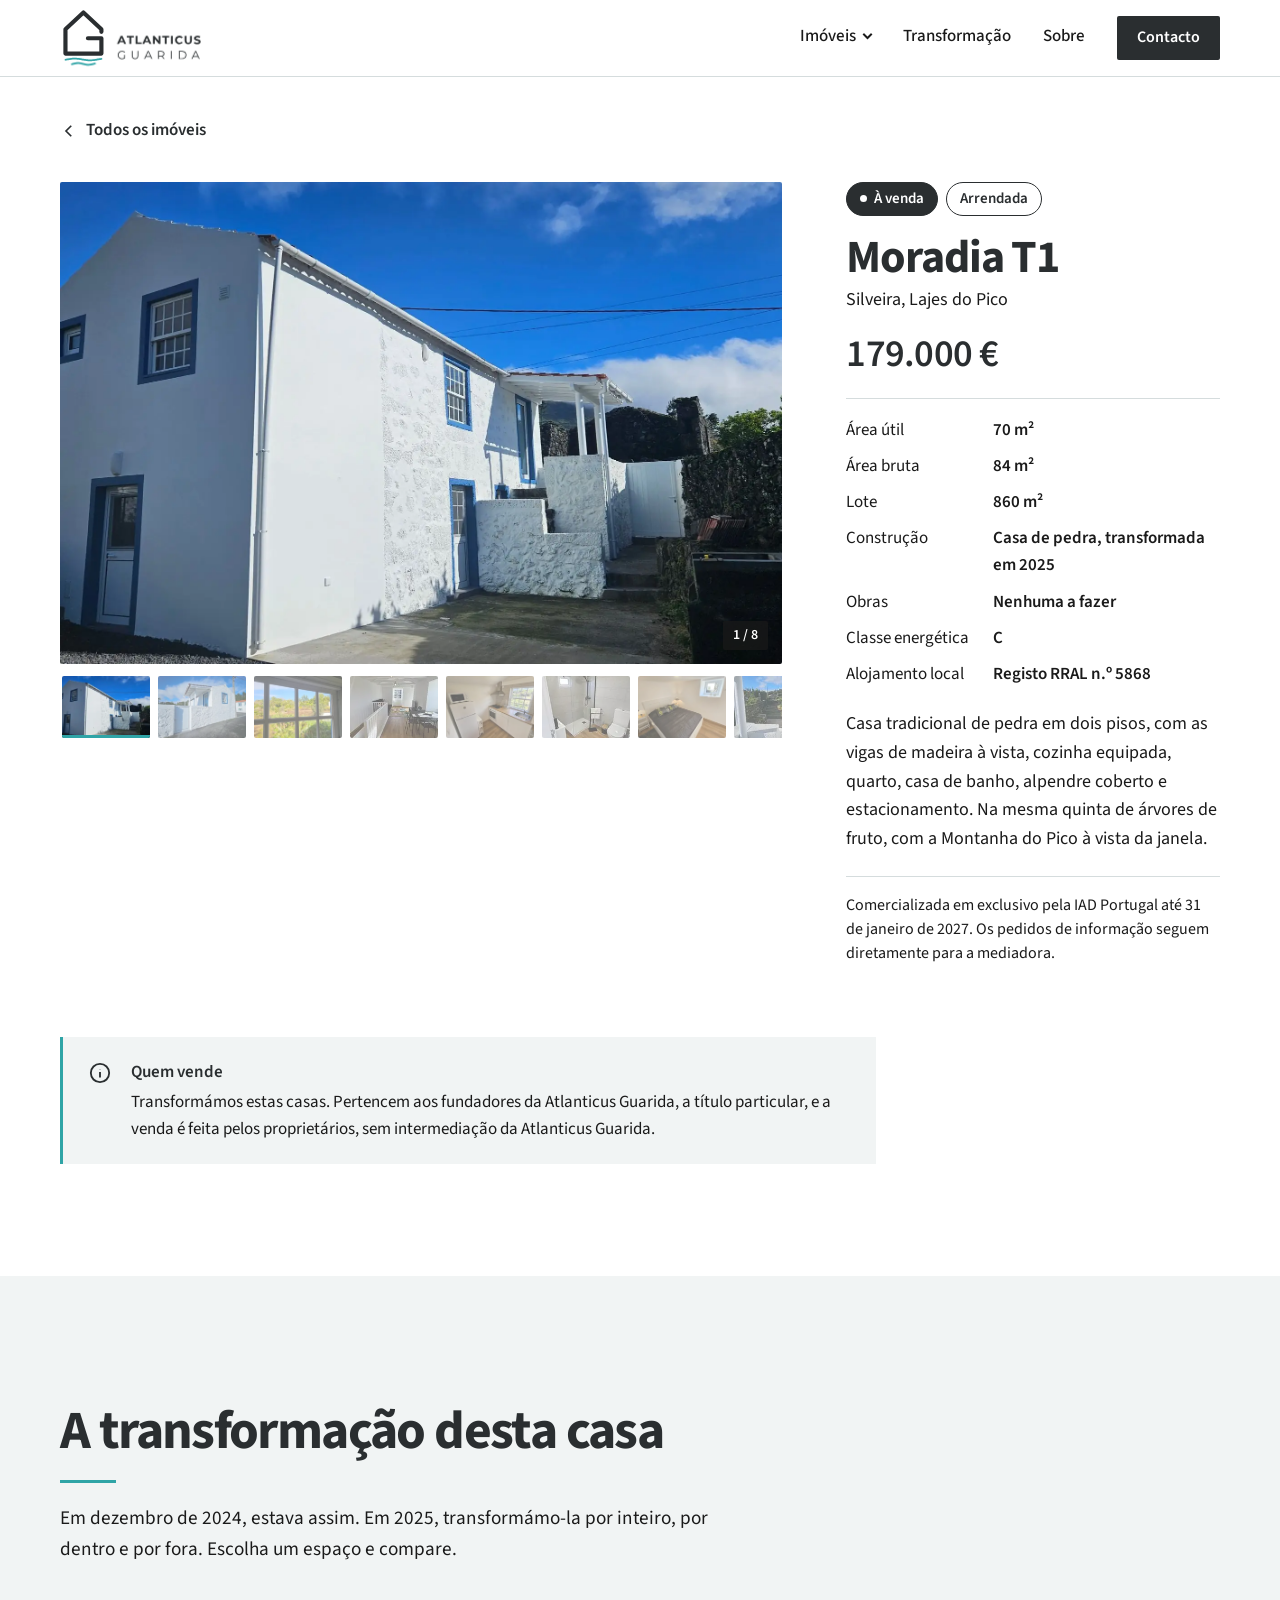
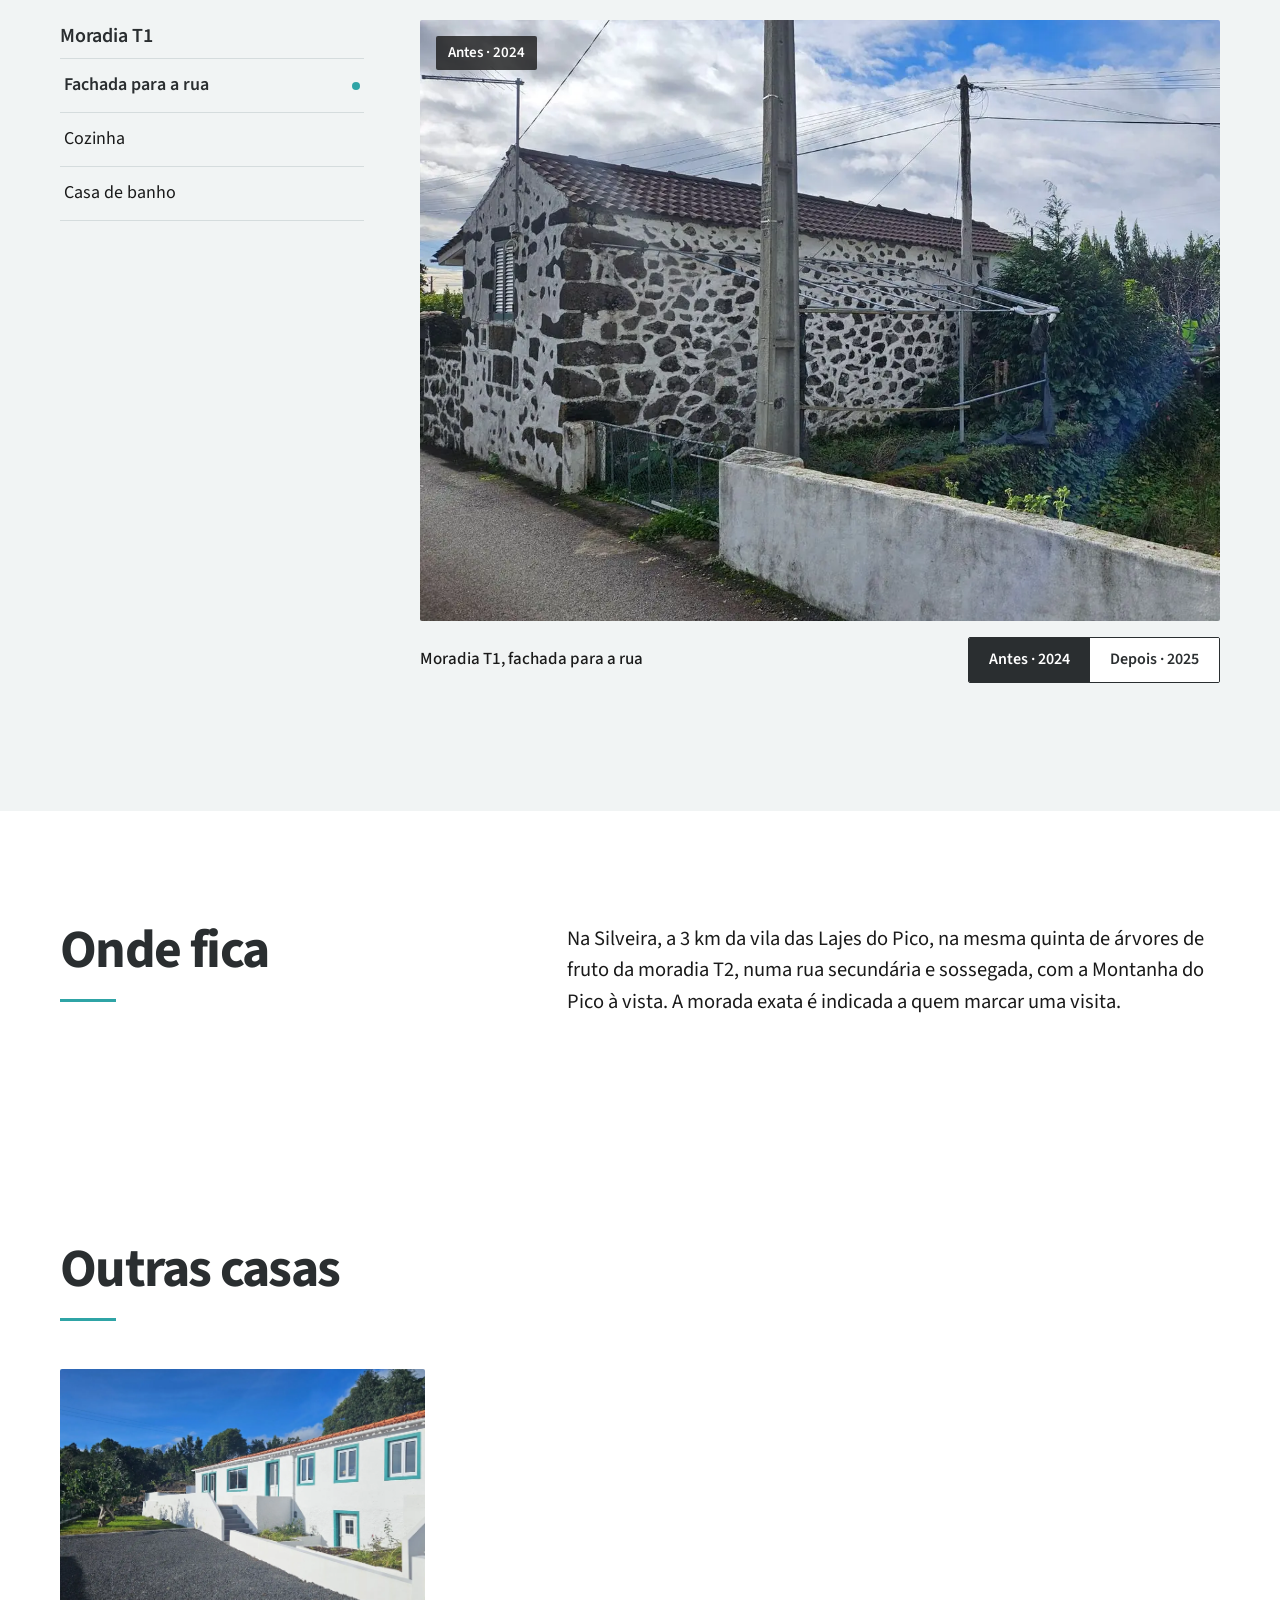
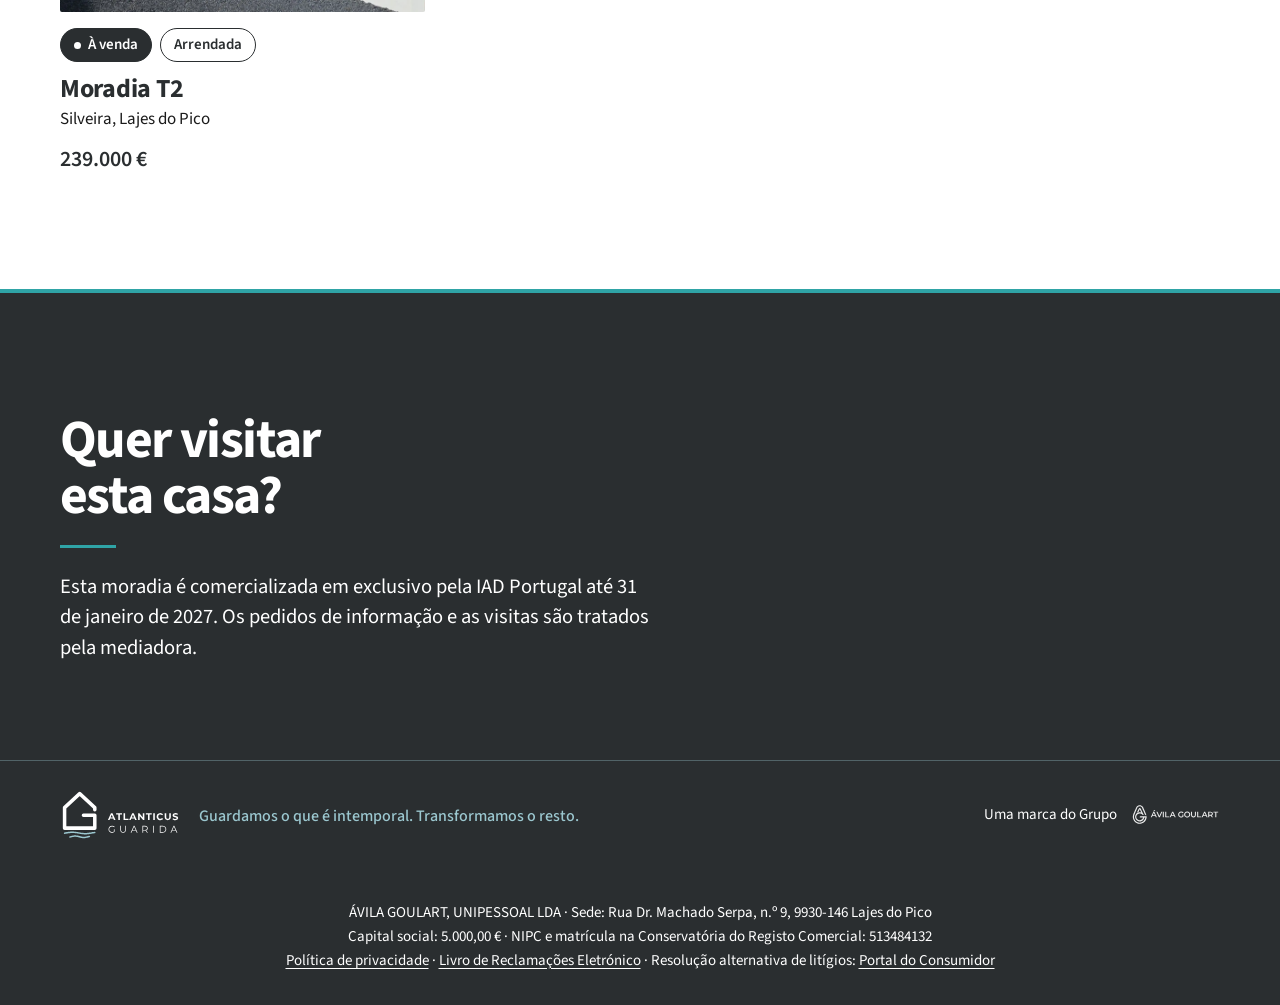
==== commit ea8e0ba1: "Add files via upload" ====
--- a/t1-silveira/index.html
+++ b/t1-silveira/index.html
@@ -50,8 +50,8 @@
 <div class="lista"></div>
 <figure class="comparar">
 <div class="ecra" role="img" aria-label="">
-<picture class="antes-img"><source type="image/webp"><img alt="" width="1200" height="900"></picture>
-<picture class="depois"><source type="image/webp"><img alt="" width="1200" height="900"></picture>
+<picture class="antes-img"><img alt="" width="1200" height="900"></picture>
+<picture class="depois"><img alt="" width="1200" height="900"></picture>
 <span class="selo" aria-hidden="true">Depois · 2025</span>
 </div>
 <div class="alternar">
@@ -80,7 +80,7 @@
 </div>
 <footer class="rodape"><div class="wrap">
 <div class="ass"><img src="../img/atlanticusguarida_horizontal_negativo.svg" alt="Atlanticus Guarida" width="121" height="52"><span class="slogan">Guardamos o que é intemporal. Transformamos o resto.</span></div>
-<div class="end"><span>Uma marca do Grupo</span><a class="grupo" href="https://avilagoulart.pt/" target="_blank" rel="noopener" aria-label="Grupo Ávila Goulart (abre noutra janela)"><img src="../img/avilagoulart_horizontal_negativo.svg" alt="Grupo Ávila Goulart" width="100" height="25"></a></div>
+<div class="end"><span>Uma marca do Grupo</span><a class="grupo" href="https://avilagoulart.pt/" target="_blank" rel="noopener" aria-label="Grupo Ávila Goulart (abre noutra janela)"><img src="../img/avilagoulart_horizontal_negativo.svg" alt="Grupo Ávila Goulart" width="89" height="25"></a></div>
 </div><div class="wrap legal"><p>ÁVILA GOULART, UNIPESSOAL LDA · Sede: Rua Dr. Machado Serpa, n.º 9, 9930-146 Lajes do Pico</p><p>Capital social: 5.000,00 € · NIPC e matrícula na Conservatória do Registo Comercial: 513484132</p><p><a href="../privacidade.html">Política de privacidade</a> · <a href="https://www.livroreclamacoes.pt/Inicio/" target="_blank" rel="noopener">Livro de Reclamações Eletrónico</a> · Resolução alternativa de litígios: <a href="https://www.consumidor.gov.pt/" target="_blank" rel="noopener">Portal do Consumidor</a></p></div>
 </footer>
 </section>
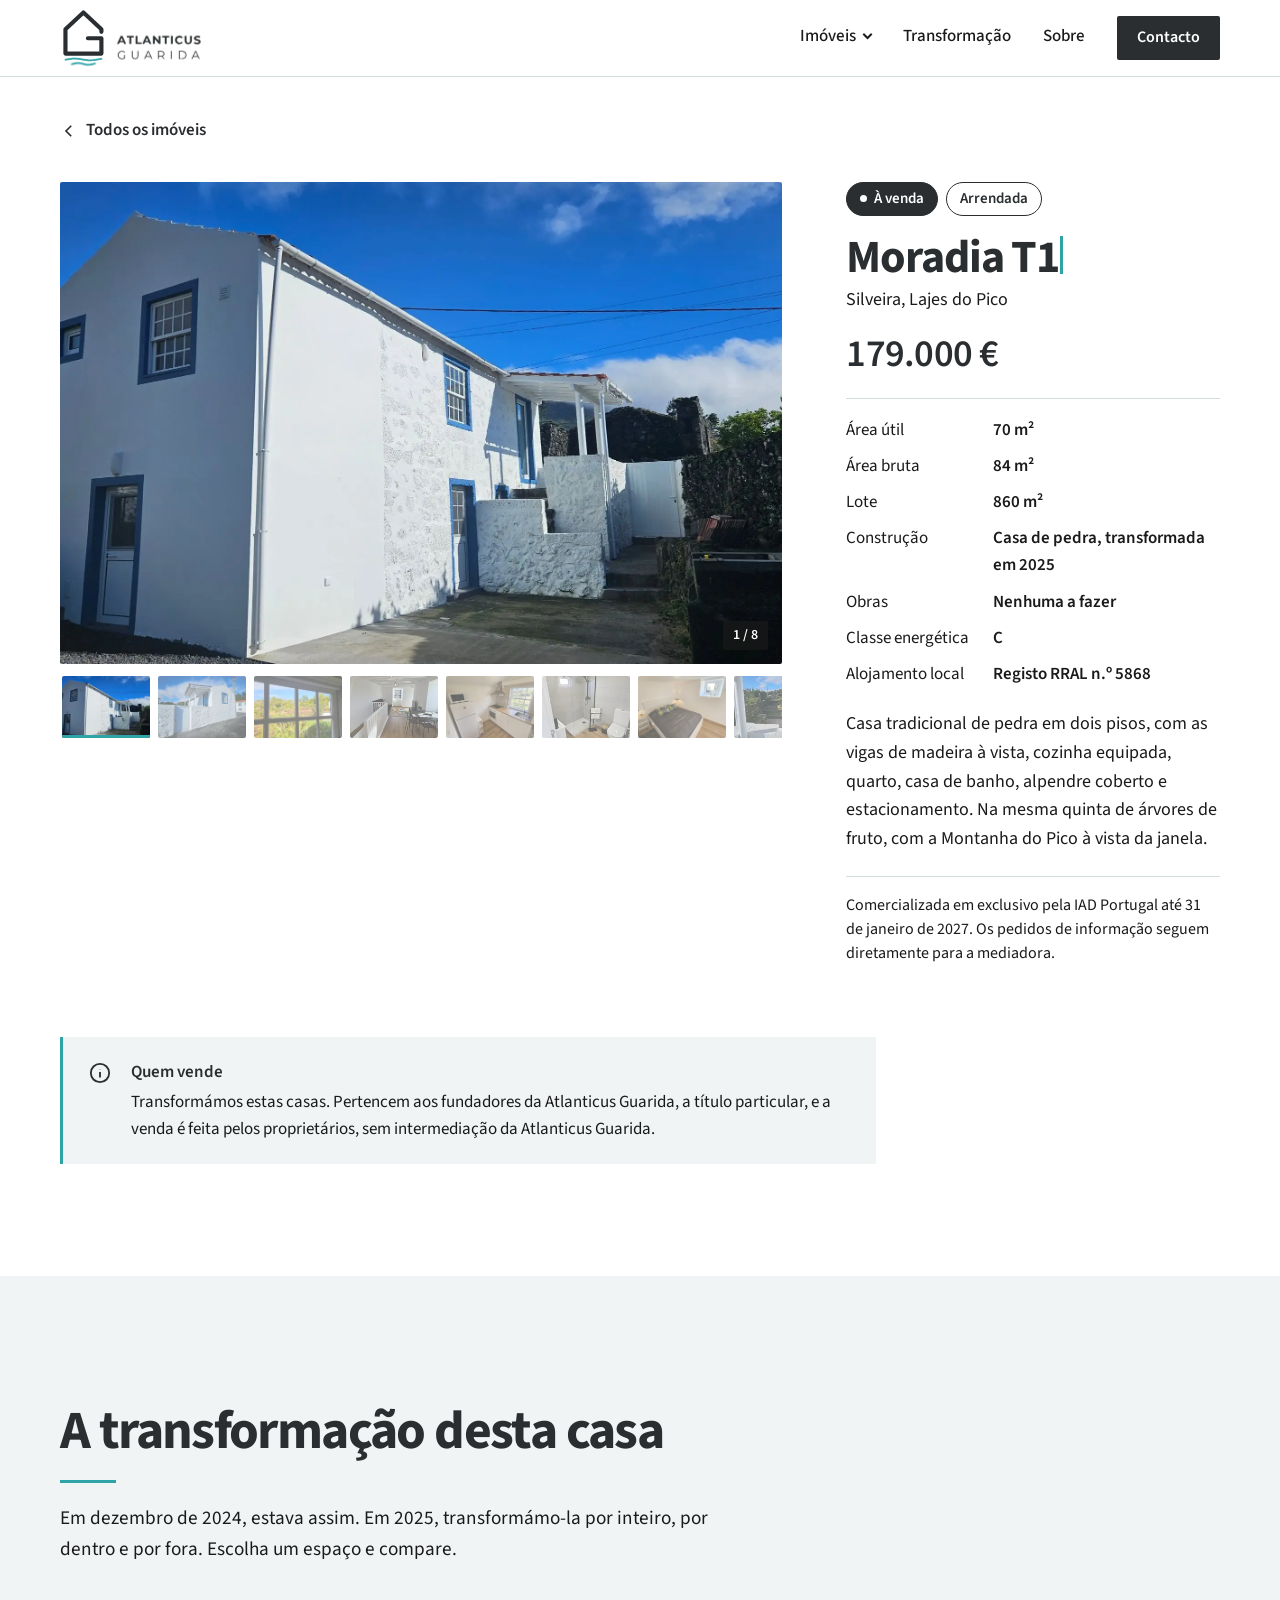
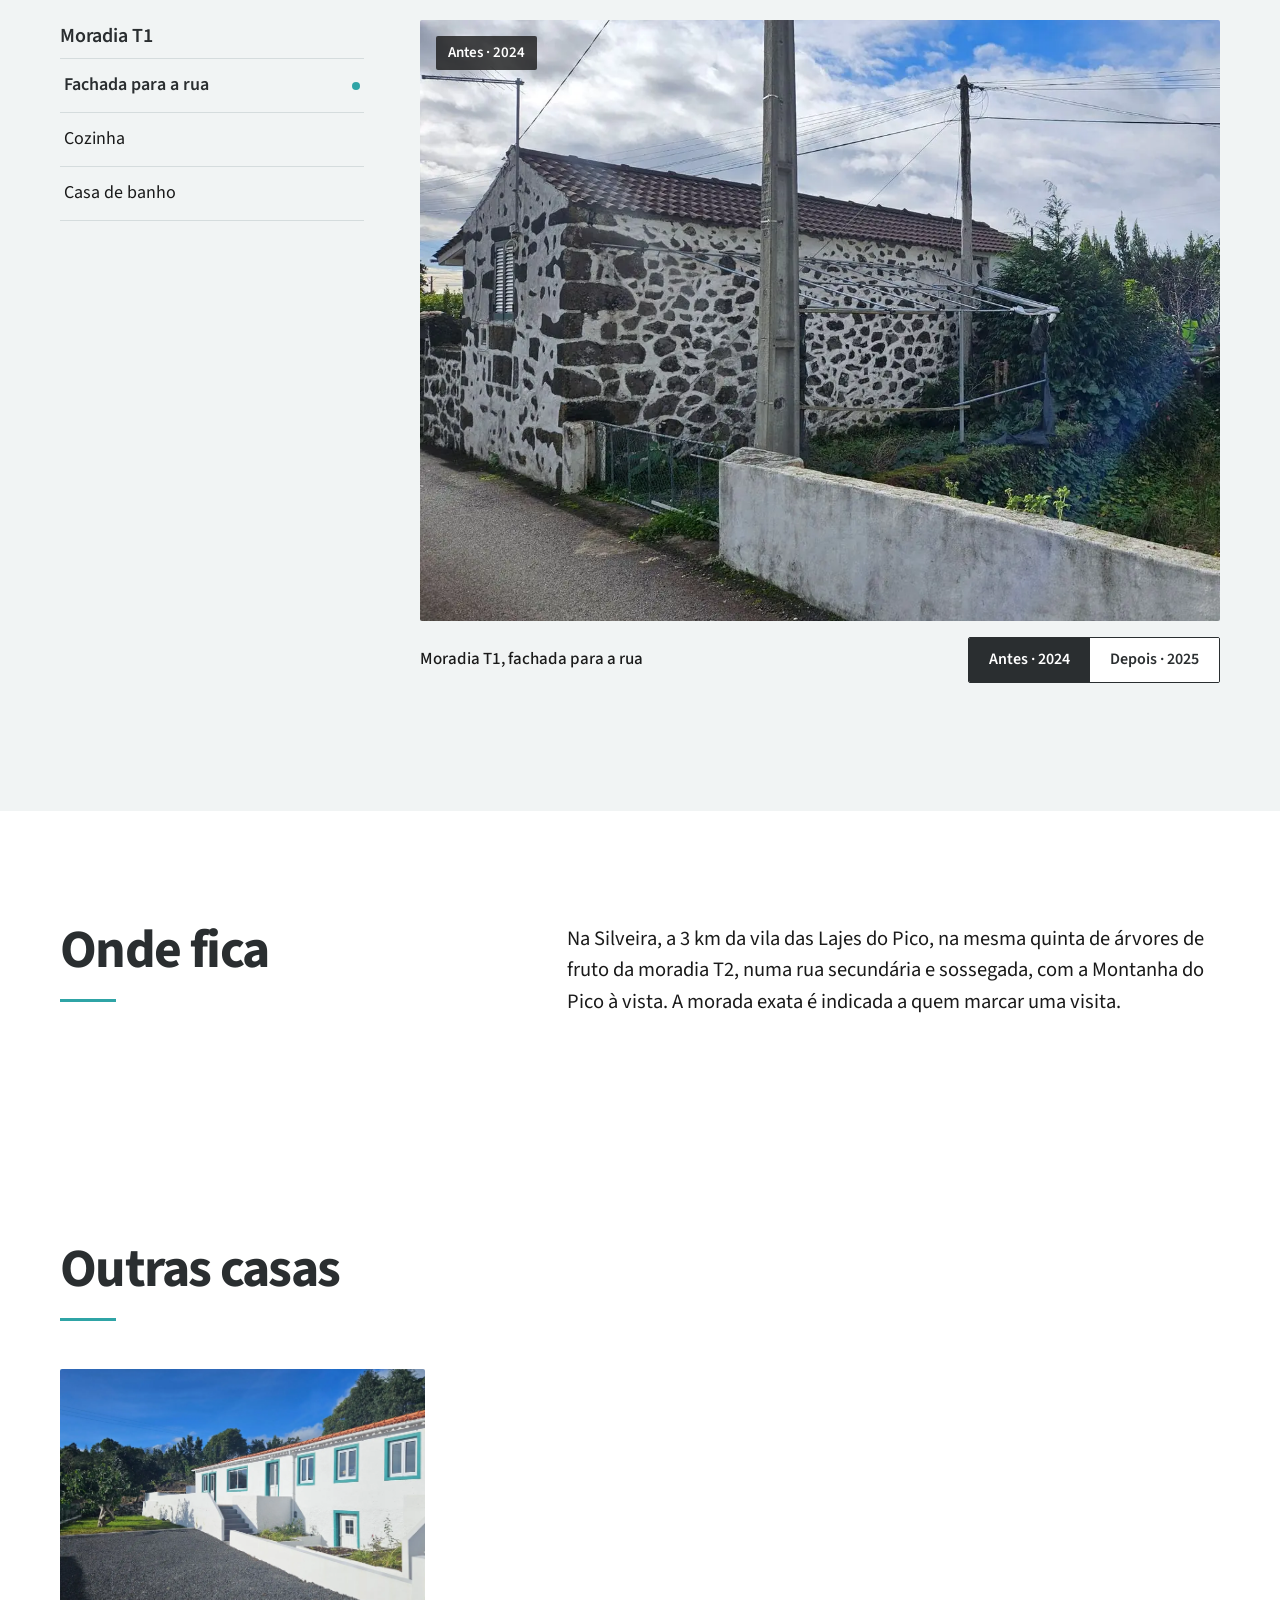
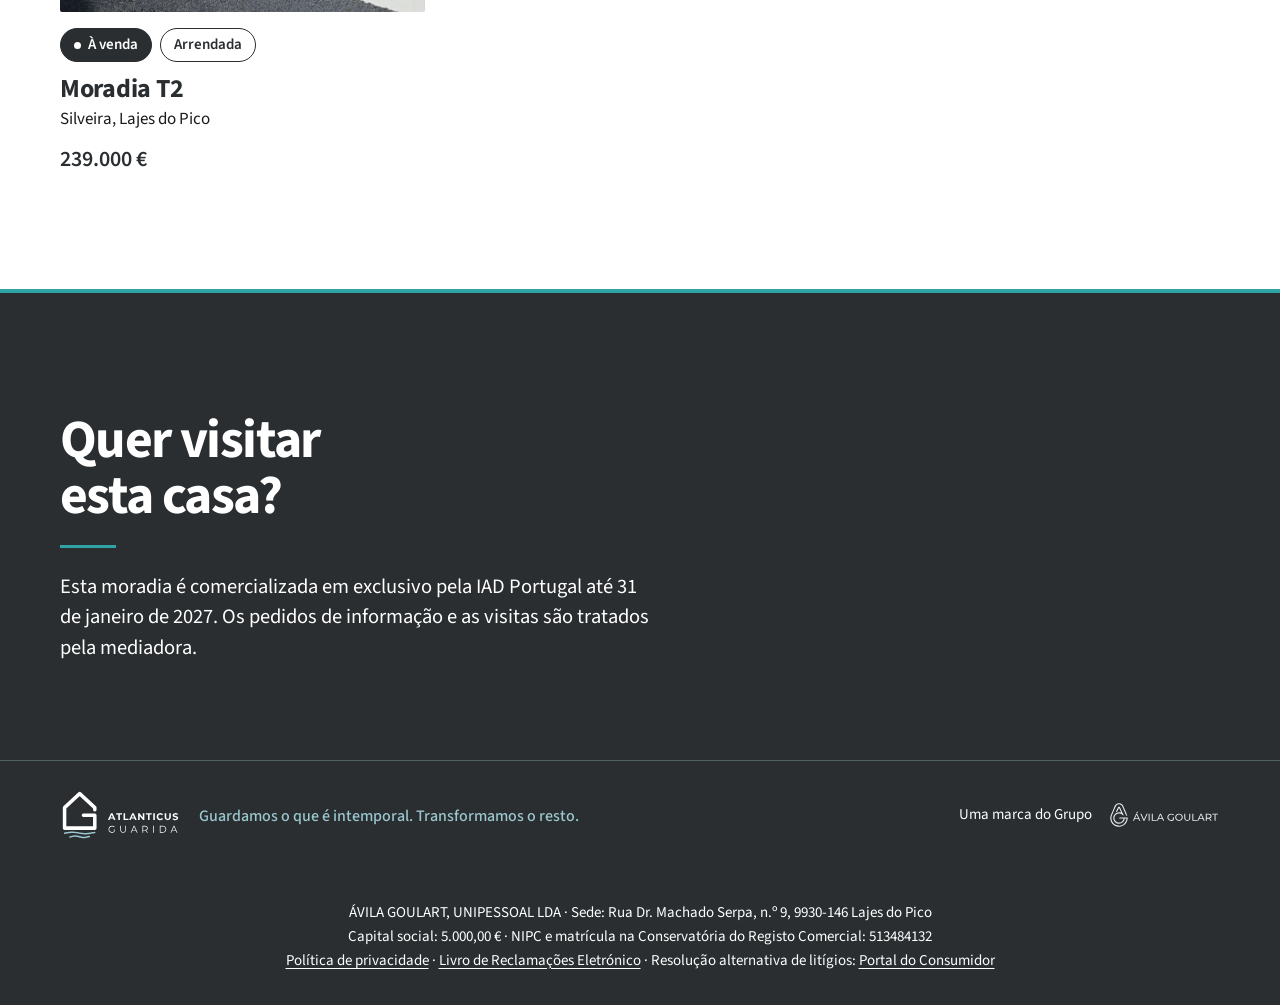
==== commit 5dbe5d06: "Add files via upload" ====
--- a/t1-silveira/index.html
+++ b/t1-silveira/index.html
@@ -16,8 +16,9 @@
 <meta property="og:image:width" content="1200">
 <meta property="og:image:height" content="630">
 <meta name="twitter:card" content="summary_large_image">
-<link rel="icon" href="../img/favicon.svg" type="image/svg+xml">
-<meta name="theme-color" content="#2A2E30">
+<link rel="icon" href="../img/favicon.svg?v=3" type="image/svg+xml">
+<link rel="icon" href="../favicon.ico?v=3" sizes="48x48">
+<link rel="apple-touch-icon" href="../apple-touch-icon.png?v=3"><meta name="theme-color" content="#2A2E30">
 <meta name="color-scheme" content="light">
 <link rel="stylesheet" href="../estilo.css">
 <script>document.documentElement.classList.add('js');if(!(window.matchMedia&&matchMedia('(prefers-reduced-motion: reduce)').matches))document.documentElement.classList.add('escreve-titulo');window.AG_BASE='../';window.AG_ID='t1';</script>
@@ -80,7 +81,7 @@
 </div>
 <footer class="rodape"><div class="wrap">
 <div class="ass"><img src="../img/atlanticusguarida_horizontal_negativo.svg" alt="Atlanticus Guarida" width="121" height="52"><span class="slogan">Guardamos o que é intemporal. Transformamos o resto.</span></div>
-<div class="end"><span>Uma marca do Grupo</span><a class="grupo" href="https://avilagoulart.pt/" target="_blank" rel="noopener" aria-label="Grupo Ávila Goulart (abre noutra janela)"><img src="../img/avilagoulart_horizontal_negativo.svg" alt="Grupo Ávila Goulart" width="89" height="25"></a></div>
+<div class="end"><span>Uma marca do Grupo</span><a class="grupo" href="https://avilagoulart.pt/" target="_blank" rel="noopener" aria-label="Grupo Ávila Goulart (abre noutra janela)"><img src="../img/avilagoulart_horizontal_negativo.svg" alt="Grupo Ávila Goulart" width="114" height="32"></a></div>
 </div><div class="wrap legal"><p>ÁVILA GOULART, UNIPESSOAL LDA · Sede: Rua Dr. Machado Serpa, n.º 9, 9930-146 Lajes do Pico</p><p>Capital social: 5.000,00 € · NIPC e matrícula na Conservatória do Registo Comercial: 513484132</p><p><a href="../privacidade.html">Política de privacidade</a> · <a href="https://www.livroreclamacoes.pt/Inicio/" target="_blank" rel="noopener">Livro de Reclamações Eletrónico</a> · Resolução alternativa de litígios: <a href="https://www.consumidor.gov.pt/" target="_blank" rel="noopener">Portal do Consumidor</a></p></div>
 </footer>
 </section>
